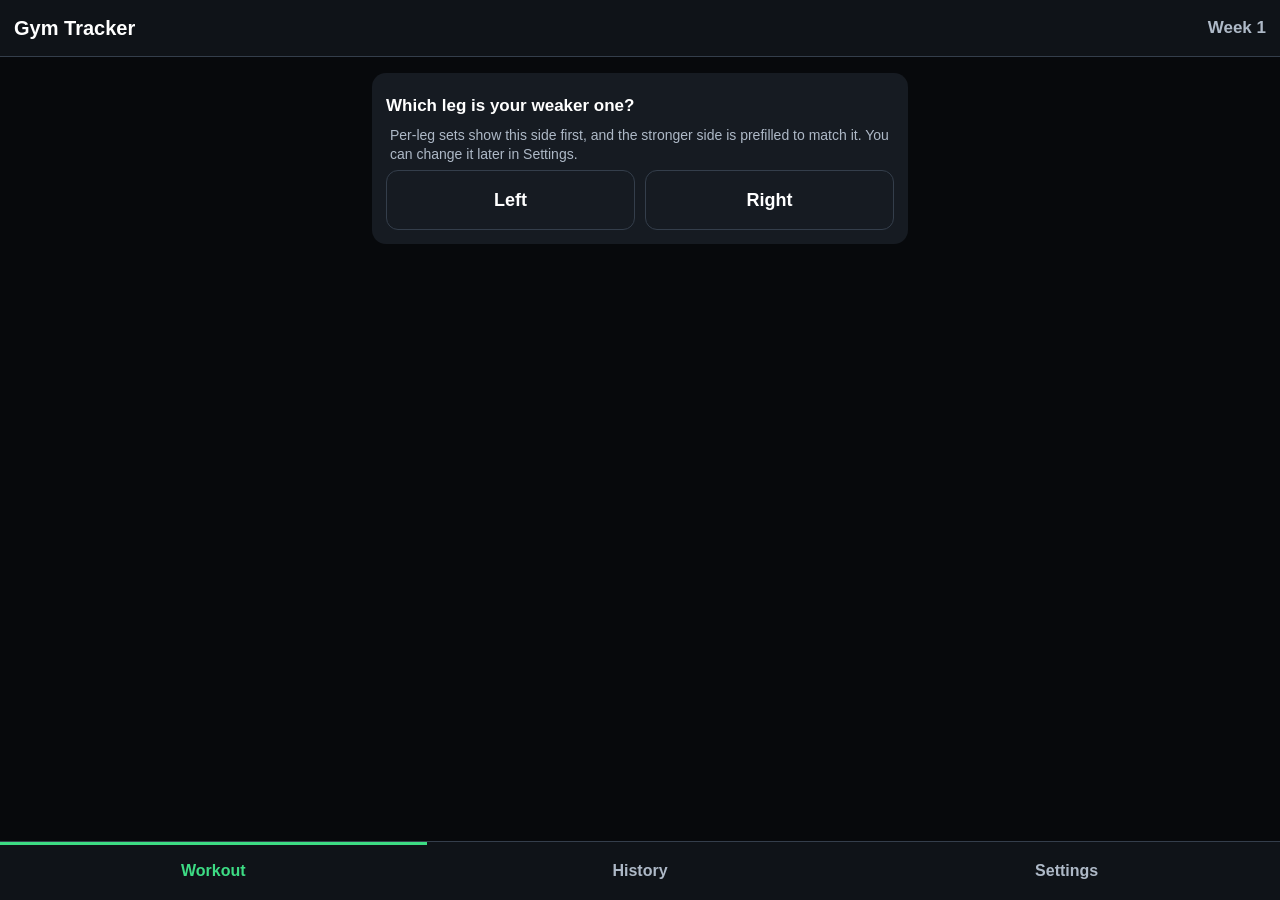
==== index.html @ eee001d4 "Add files via upload" ====
<!DOCTYPE html>
<html lang="en">
<head>
<meta charset="utf-8">
<meta name="viewport" content="width=device-width, initial-scale=1, viewport-fit=cover">
<title>Gym Tracker</title>
<meta name="theme-color" content="#0f1318">
<meta name="mobile-web-app-capable" content="yes">
<meta name="apple-mobile-web-app-capable" content="yes">
<meta name="apple-mobile-web-app-status-bar-style" content="black-translucent">
<meta name="apple-mobile-web-app-title" content="Gym">
<meta name="format-detection" content="telephone=no">
<link rel="manifest" href="manifest.json">
<link rel="icon" type="image/png" href="icon-192.png">
<link rel="apple-touch-icon" href="apple-touch-icon.png">
<style>
:root{--bg:#07090c;--bar:#0f1318;--card:#161b22;--card2:#232a34;--line:#343e4b;--text:#fff;--dim:#aeb9c7;--acc:#3ddc84;--ink:#03170b;--warn:#ffb629;--bad:#ff6b6b;--weak:#62c8ff}
*{box-sizing:border-box}
[hidden]{display:none!important}
html{-webkit-text-size-adjust:100%;text-size-adjust:100%;scroll-padding-top:120px}
body{margin:0;background:var(--bg);color:var(--text);font:17px/1.35 -apple-system,BlinkMacSystemFont,"Segoe UI",Roboto,Helvetica,Arial,sans-serif;overflow-x:hidden;overscroll-behavior-y:contain;-webkit-tap-highlight-color:transparent}
button,.btn{font:inherit;color:inherit;border:0;border-radius:12px;min-height:48px;padding:0 14px;background:var(--card2);touch-action:manipulation;cursor:pointer;-webkit-appearance:none;appearance:none}
button:active,.btn:active{filter:brightness(1.3)}
p{margin:8px 0}

/* pinned top bar: title, session clock, rest timer */
.top{position:sticky;top:0;z-index:15;background:var(--bar);border-bottom:1px solid var(--line);padding:calc(env(safe-area-inset-top) + 8px) 14px 8px}
.bar{display:flex;align-items:center;justify-content:space-between;gap:10px;min-height:40px}
.title{font-size:20px;font-weight:800;min-width:0}
.title small{display:block;font-size:13px;font-weight:500;color:var(--dim)}
.side-note{color:var(--dim);font-weight:700;white-space:nowrap}
.clock{font-size:24px;font-weight:800;font-variant-numeric:tabular-nums;white-space:nowrap;text-align:right}
.clock small{display:block;font-size:11px;font-weight:600;letter-spacing:.08em;text-transform:uppercase;color:var(--dim)}
.clock.over{color:var(--warn)}
.timer{text-align:center;padding-top:4px}
.tlabel{font-size:13px;font-weight:700;letter-spacing:.12em;text-transform:uppercase;color:var(--dim)}
.tnum{font-size:76px;line-height:1;font-weight:800;font-variant-numeric:tabular-nums;margin:2px 0 8px}
.tbtns{display:grid;grid-template-columns:repeat(3,1fr);gap:8px}
.tbtns button{min-height:52px;font-size:18px;font-weight:800}
.timer.over .tnum,.timer.over .tlabel{color:var(--acc)}
.timer.over .adj{display:none}
.timer.over .tbtns{grid-template-columns:1fr}
body.typing .timer{display:flex;align-items:baseline;justify-content:center;gap:12px;padding-top:0}
body.typing .tnum{font-size:34px;margin:0}
body.typing .tbtns{display:none}

main{padding:4px 12px calc(100px + env(safe-area-inset-bottom));max-width:560px;margin:0 auto}
h2,.label{font-size:13px;font-weight:700;letter-spacing:.09em;text-transform:uppercase;color:var(--dim);margin:22px 4px 8px}
h2 small{display:block;margin-top:2px;font-size:14px;font-weight:400;letter-spacing:0;text-transform:none}
.card{background:var(--card);border-radius:14px;padding:14px;margin:12px 0}
.note{border-left:5px solid var(--weak)}
.note.warn{border-left-color:var(--warn)}
.note.bad{border-left-color:var(--bad);background:#2a1414}
.meta{color:var(--dim);font-size:14px;margin:6px 4px}
.big{display:block;width:100%;min-height:80px;padding:14px 16px;border-radius:16px;text-align:left}
.big b{display:block;font-size:25px;line-height:1.2}
.big span{display:block;font-size:15px;font-weight:600;opacity:.85}
.go{background:var(--acc);color:var(--ink);font-weight:800}
.ghost{background:transparent;border:1.5px solid var(--line);font-weight:700}
.danger{background:transparent;border:1.5px solid #6a2c2c;color:var(--bad);font-weight:700}
.wide{display:flex;align-items:center;justify-content:center;width:100%;min-height:56px;margin-top:10px;font-size:18px}
.two{display:grid;grid-template-columns:1fr 1fr;gap:10px}
.two button{min-height:60px;font-size:18px}
.badge{display:inline-block;margin-top:8px;padding:5px 9px;border-radius:8px;background:var(--warn);color:#211500;font-size:14px;font-weight:800}

/* workout */
.ex{background:var(--card);border-radius:14px;padding:12px 14px;margin:8px 0}
.ex .n{font-size:18px;font-weight:800;overflow-wrap:anywhere}
.ex .n small{font-size:14px;font-weight:500;color:var(--dim)}
.ex .t{margin-top:2px}
.ex .t b{font-size:18px;font-variant-numeric:tabular-nums}
.ex .e,.ex .w{color:var(--dim);font-size:15px}
.ex .w{margin-top:6px}
.set{background:var(--card);border:2px solid transparent;border-radius:14px;padding:8px;margin:8px 0}
.set.cur{border-color:var(--acc)}
.sh{display:flex;justify-content:space-between;align-items:baseline;gap:10px;padding:2px 6px;font-size:15px}
.sh b{overflow-wrap:anywhere}
.sh span{color:var(--dim);white-space:nowrap}
.set.cur .sh span{color:var(--acc);font-weight:800}
.row{display:flex;align-items:center;gap:10px;width:100%;min-height:52px;margin-top:6px;padding:6px 12px;border-radius:10px;text-align:left}
.sd{flex:none;min-width:48px;font-size:15px;font-weight:800}
.sd.wk{color:var(--weak)}
.v{flex:1;min-width:0;font-size:20px;font-weight:700;font-variant-numeric:tabular-nums}
.row.todo .v{color:var(--dim);font-weight:600}
.rr{flex:none;color:var(--dim);font-size:14px}
.ck{flex:none;display:grid;place-items:center;width:28px;height:28px;border:2px solid var(--line);border-radius:50%;font-size:16px;font-weight:900}
.row.done .ck{background:var(--acc);border-color:var(--acc);color:var(--ink)}
.entry{margin-top:6px;padding:10px;border-radius:12px;background:#0a140f;border:1px solid #1f3a2b}
.el{display:flex;flex-wrap:wrap;align-items:baseline;gap:2px 10px;margin-bottom:8px}
.who{font-size:20px;font-weight:900;letter-spacing:.03em}
.who.wk{color:var(--weak)}
.tg{color:var(--dim);font-size:14px}
.inputs{display:grid;grid-template-columns:1fr 1fr;gap:10px}
.f{position:relative;min-width:0}
.f input{display:block;width:100%;height:74px;margin:0;padding:0 4px 16px;border:2px solid var(--line);border-radius:12px;background:#000;color:#fff;font-family:inherit;font-size:36px;font-weight:800;font-variant-numeric:tabular-nums;text-align:center;-webkit-appearance:none;appearance:none}
.f input:focus{outline:none;border-color:var(--acc)}
.f input.err{border-color:var(--bad)}
.f span{position:absolute;left:0;right:0;bottom:7px;text-align:center;font-size:12px;color:var(--dim);pointer-events:none}
.rl{margin:10px 2px 4px;font-size:13px;color:var(--dim)}
.rir{display:grid;grid-template-columns:repeat(5,1fr);gap:6px}
.rir button{padding:0;font-size:19px;font-weight:800}
.rir button.on{background:var(--weak);color:#00131d}
.log{width:100%;min-height:66px;margin-top:10px;background:var(--acc);color:var(--ink);font-size:23px;font-weight:900}
.ci{margin-top:6px;padding:8px 10px;border:1px solid var(--warn);border-radius:10px;background:#2a2000;color:#ffe4ad;font-size:15px}
.adds{display:grid;gap:8px;margin-top:8px}
.adds button{overflow-wrap:anywhere;text-align:center}

/* history */
details{background:var(--card);border-radius:14px;margin:8px 0;overflow:hidden}
summary{display:flex;flex-direction:column;justify-content:center;min-height:58px;padding:10px 14px;list-style:none;cursor:pointer}
summary::-webkit-details-marker{display:none}
summary b{font-size:17px;overflow-wrap:anywhere}
summary span{color:var(--dim);font-size:14px}
details[open]>summary b::after{content:" ▾";color:var(--dim)}
.hs{padding:10px 14px;border-top:1px solid var(--line)}
.hh{display:flex;justify-content:space-between;gap:10px;font-size:15px;color:var(--dim)}
.hh .g{color:var(--text);font-weight:800;white-space:nowrap}
.grid{display:grid;grid-template-columns:auto 1fr 1fr;gap:4px 12px;margin-top:6px;font-size:16px;font-variant-numeric:tabular-nums}
.grid.one{grid-template-columns:auto 1fr}
.grid .c{color:var(--dim);font-size:13px;align-self:center}
.grid .c.wk{color:var(--weak);font-weight:700}
.grid small{color:var(--dim);font-size:12px;white-space:nowrap}

/* bottom tabs, confirm sheet, toast */
nav{position:fixed;left:0;right:0;bottom:0;z-index:20;display:flex;background:var(--bar);border-top:1px solid var(--line);padding-bottom:env(safe-area-inset-bottom)}
nav button{flex:1;min-height:58px;padding:0;border-radius:0;background:none;color:var(--dim);font-size:16px;font-weight:700}
nav button.on{color:var(--acc);box-shadow:inset 0 3px 0 var(--acc)}
body.typing nav{display:none}
.modal{position:fixed;inset:0;z-index:50;display:flex;align-items:flex-end;justify-content:center;padding:16px;background:rgba(0,0,0,.78)}
.box{width:100%;max-width:480px;margin-bottom:env(safe-area-inset-bottom);padding:18px;border-radius:16px;background:var(--card);border:1px solid var(--line)}
.box p{margin:0 0 6px;font-size:18px}
#toast{position:fixed;left:12px;right:12px;bottom:calc(72px + env(safe-area-inset-bottom));z-index:60;max-width:536px;margin:0 auto;padding:12px 14px;border-radius:12px;background:#fff;color:#000;font-weight:700;text-align:center}
.vh{position:absolute;width:1px;height:1px;opacity:0;overflow:hidden;clip:rect(0 0 0 0)}
</style>
</head>
<body>
<div id="app"></div>
<nav>
  <button data-act="nav" data-v="home">Workout</button>
  <button data-act="nav" data-v="history">History</button>
  <button data-act="nav" data-v="settings">Settings</button>
</nav>
<div id="modal" class="modal" hidden></div>
<div id="toast" hidden></div>

<script>
'use strict';

/* ================= The program ================= */
// kind: opener | compound (presses, rows, pulldown) | iso (curls, extensions, calf raises, lateral raises) | physio
const EX = {
  rfess:     {name:'Rear-foot-elevated split squat', detail:'dumbbells', sets:3, lo:5, hi:8, leg:true, kind:'opener'},
  hamcurl:   {name:'Single-leg hamstring curl', sets:3, lo:8, hi:12, leg:true, kind:'iso'},
  bench:     {name:'Dumbbell bench press', sets:3, lo:6, hi:10, kind:'compound', unit:'kg per dumbbell'},
  calfstand: {name:'Standing single-leg calf raise', detail:'dumbbell, on a step', sets:3, lo:8, hi:12, leg:true, kind:'iso'},
  csrow:     {name:'Chest-supported dumbbell row', sets:3, lo:8, hi:12, kind:'compound', unit:'kg per dumbbell'},
  latraise:  {name:'Dumbbell lateral raise', sets:2, lo:12, hi:15, kind:'iso', unit:'kg per dumbbell'},

  slrdl:     {name:'Single-leg Romanian deadlift', detail:'dumbbell, free hand on a rack', sets:3, lo:6, hi:8, leg:true, kind:'opener'},
  legext:    {name:'Single-leg leg extension', sets:3, lo:10, hi:15, leg:true, kind:'iso'},
  shoulder:  {name:'Seated dumbbell shoulder press', sets:3, lo:6, hi:10, kind:'compound', unit:'kg per dumbbell'},
  calfseat:  {name:'Seated single-leg calf raise', sets:3, lo:12, hi:15, leg:true, kind:'iso'},
  latpull:   {name:'Iso-lateral lat pulldown', sets:3, lo:8, hi:12, kind:'compound', unit:'kg per side'},
  curl:      {name:'Dumbbell curl', detail:'both arms together', sets:2, lo:10, hi:15, kind:'iso', unit:'kg per dumbbell'},

  legpress:  {name:'Single-leg leg press', sets:3, lo:5, hi:8, leg:true, kind:'opener', step:5},
  calfpress: {name:'Single-leg calf press', detail:'on the leg press', sets:3, lo:10, hi:15, leg:true, kind:'iso'},
  incline:   {name:'Incline dumbbell press', sets:3, lo:8, hi:12, kind:'compound', unit:'kg per dumbbell'},
  seatrow:   {name:'Iso-lateral seated row', sets:3, lo:8, hi:12, kind:'compound', unit:'kg per side'},
  triceps:   {name:'Lying dumbbell triceps extension', detail:'one dumbbell per hand', sets:2, lo:10, hi:15, kind:'iso', unit:'kg per dumbbell'},

  clam:      {name:'Clamshell', detail:'light band', sets:2, lo:15, hi:15, leg:true, kind:'physio'},
  donkey:    {name:'Donkey kick', sets:3, lo:12, hi:15, leg:true, kind:'physio'},
  hipthrust: {name:'Single-leg hip thrust', detail:'bodyweight, shoulders on a bench', sets:3, lo:8, hi:12, leg:true, kind:'physio'},
  abduct:    {name:'Side-lying hip abduction', sets:2, lo:12, hi:15, leg:true, kind:'physio'}
};

// Exercises that share a block are a superset: one set of each, starting with the first listed.
const PLAN = {
  A: {name:'Workout A', focus:'Quads lead', blocks:[
    {label:'Opener', ex:['rfess']},
    {label:'Superset 1', ex:['hamcurl','bench']},
    {label:'Superset 2', ex:['calfstand','csrow']},
    {label:'Finisher', ex:['latraise']}]},
  B: {name:'Workout B', focus:'Hamstrings lead', blocks:[
    {label:'Opener', ex:['slrdl']},
    {label:'Superset 1', ex:['legext','shoulder']},
    {label:'Superset 2', ex:['calfseat','latpull']},
    {label:'Finisher', ex:['curl']}]},
  C: {name:'Workout C', focus:'Quads and glutes lead', blocks:[
    {label:'Opener', ex:['legpress']},
    {label:'Then', ex:['calfpress']},
    {label:'Superset 1', ex:['hamcurl','incline']},
    {label:'Superset 2', ex:['seatrow','triceps']}]},
  P: {name:'Glute physio', focus:'15–20 min · bodyweight or light band', blocks:[
    {label:'', ex:['clam']},
    {label:'', ex:['donkey']},
    {label:'', ex:['hipthrust']},
    {label:'', ex:['abduct']}]}
};
const NEXT = {A:'B', B:'C', C:'A'};
const REST = {opener:150, physio:40, other:75};   // seconds
const SIDE = {L:'Left', R:'Right'};
const PHYSIO_GUIDE = 'Slow reps with a 1–2 second squeeze at the top. Stop 3+ reps short of failure. Stay pain-free. Progress with more reps or a longer squeeze rather than load.';
const KEY = 'gymTracker.v1';

/* ================= State ================= */
function fresh(){ return {v:1, settings:{weakLeg:null}, sessions:[], active:null, lastBackup:null}; }
function load(){
  try{
    const s = JSON.parse(localStorage.getItem(KEY));
    if (s && s.v === 1 && s.settings && Array.isArray(s.sessions)) return s;
  }catch(e){}
  return fresh();
}
function save(){
  clearTimeout(saveT);
  try{ localStorage.setItem(KEY, JSON.stringify(state)); }
  catch(e){ toast('Could not save. Phone storage may be full or blocked.'); }
}
let saveT = 0;
function saveSoon(){ clearTimeout(saveT); saveT = setTimeout(save, 250); }

let state = load();
let view = 'home';     // home (workout when one is running) | history | settings
let sel = null;        // entry opened by tapping it; otherwise the next set in order is open
let modalFn = null;
let lastLog = 0;

/* ================= Helpers ================= */
const $ = id => document.getElementById(id);
function esc(s){ return String(s).replace(/[&<>"']/g, c => ({'&':'&amp;','<':'&lt;','>':'&gt;','"':'&quot;',"'":'&#39;'}[c])); }
function weak(){ return state.settings.weakLeg === 'R' ? 'R' : 'L'; }
function strong(){ return weak() === 'L' ? 'R' : 'L'; }
function sidesOf(d){ return d.leg ? [weak(), strong()] : ['B']; }
function num(v){
  if (v == null || v === '') return null;
  const n = parseFloat(String(v).replace(',', '.'));
  return isFinite(n) && n >= 0 ? n : null;
}
function fmtKg(w){ return String(Math.round(w * 100) / 100); }
function range(d){ return d.lo === d.hi ? String(d.lo) : d.lo + '–' + d.hi; }
function entryText(w, r){
  const reps = (r === '' || r == null || (typeof r === 'number' && isNaN(r))) ? null : r;
  if (w == null) return reps == null ? '—' : reps + ' reps';
  return fmtKg(w) + ' kg × ' + (reps == null ? '?' : reps);
}
function fmtClock(ms){
  const t = Math.max(0, Math.floor(ms / 1000)), h = Math.floor(t / 3600), m = Math.floor(t % 3600 / 60), s = t % 60;
  return (h ? h + ':' + String(m).padStart(2, '0') : m) + ':' + String(s).padStart(2, '0');
}
function fmtDate(ts){
  const d = new Date(ts), o = {weekday:'short', day:'numeric', month:'short'};
  if (d.getFullYear() !== new Date().getFullYear()) o.year = 'numeric';
  return d.toLocaleDateString('en-GB', o);
}
function fmtDateTime(ts){
  return new Date(ts).toLocaleString('en-GB', {day:'numeric', month:'short', year:'numeric', hour:'2-digit', minute:'2-digit'});
}
function mins(s){ return Math.max(1, Math.round((s.end - s.start) / 60000)); }
function pct(g){ const n = Math.round(g); return (n === 0 ? 0 : n) + '%'; }
function dayNum(ts){ const d = new Date(ts); return Math.floor(Date.UTC(d.getFullYear(), d.getMonth(), d.getDate()) / 864e5); }

// Weeks are counted from the day of the first logged session: days 1–7 are week 1, and so on.
function firstStart(){
  let t = null;
  state.sessions.forEach(s => { if (t == null || s.start < t) t = s.start; });
  if (state.active && (t == null || state.active.start < t)) t = state.active.start;
  return t;
}
function weekOf(ts){
  const f = firstStart();
  return f == null ? 1 : Math.max(1, Math.floor((dayNum(ts) - dayNum(f)) / 7) + 1);
}
function isCheckinWeek(week){ return week % 4 === 0; }

function lastSets(id){
  for (let i = state.sessions.length - 1; i >= 0; i--){
    const e = state.sessions[i].ex.find(x => x.id === id);
    if (e && e.sets.length) return e.sets;
  }
  return [];
}
function lastOfType(test){
  for (let i = state.sessions.length - 1; i >= 0; i--) if (test(state.sessions[i])) return state.sessions[i];
  return null;
}
function nextWorkout(){ const l = lastOfType(s => s.type !== 'P'); return l ? NEXT[l.type] : 'A'; }
function planIds(type){ return [].concat(...PLAN[type].blocks.map(b => b.ex)); }

/* ---- progression ---- */
// Double progression: every working set last time reached the top of the range (weaker side for per-leg work).
function goUp(id){
  const d = EX[id];
  if (d.kind === 'physio') return false;       // physio progresses with reps or squeeze, not load
  const sets = lastSets(id), k = d.leg ? weak() : 'B';
  return sets.length >= d.sets && sets.every(s => s[k] && s[k].r >= d.hi);
}

/* ---- left/right gap ---- */
// Gap = (strong − weak) ÷ strong. At the same weight that is a comparison of reps;
// if the weights differ, weight × reps is compared instead.
function gapOf(sets){
  const wk = weak(), st = strong(), pairs = sets.filter(s => s[wk] && s[st]);
  if (!pairs.length) return null;
  const useW = pairs.every(s => s[wk].w > 0 && s[st].w > 0);
  let a = 0, b = 0;
  pairs.forEach(s => { a += (useW ? s[wk].w : 1) * s[wk].r; b += (useW ? s[st].w : 1) * s[st].r; });
  return b > 0 ? (b - a) / b * 100 : null;
}
function checkins(id){
  const out = [];
  state.sessions.forEach(s => {
    const e = s.ex.find(x => x.id === id), t = e && e.sets.find(x => x.ci && x.L && x.R);
    const g = t ? gapOf([t]) : null;
    if (g != null) out.push({t: s.start, gap: g});
  });
  return out;
}
function physioFlag(id){
  const c = checkins(id);
  if (c.length < 2) return null;
  const a = c[c.length - 2].gap, b = c[c.length - 1].gap, why = [];
  if (a > 10 && b > 10) why.push('over 10% on two check-ins in a row');
  if (b > a && b > 0) why.push('getting bigger');
  return why.length ? `the gap is ${why.join(' and ')} (${pct(a)}, then ${pct(b)})` : null;
}
function flagHtml(id){
  const f = physioFlag(id);
  return f ? `<b>Raise this with your physio.</b> ${esc(EX[id].name)}: ${esc(f)}.` : '';
}
const OPENERS = Object.keys(EX).filter(id => EX[id].kind === 'opener');

/* ---- effort targets and warm-ups ---- */
function effort(d, week){
  if (d.kind === 'opener') return week <= 2 ? '2 RIR (first two weeks)' : '1–2 RIR';
  if (d.kind === 'compound') return '1–2 RIR';
  if (d.kind === 'iso') return 'last set can go to 0–1 RIR';
  return '3+ RIR';
}
function effortForSet(d, week, isLast, ci){
  if (ci) return 'take it to 1 RIR';
  if (d.kind === 'iso') return isLast ? 'can go to 0–1 RIR' : '';
  return effort(d, week);
}
function workingWeight(exo){
  const d = EX[exo.id], t = exo.sets[0];
  if (!t) return null;
  const w = num(d.leg ? t[weak()].w : t.B.w);
  return w > 0 ? w : null;
}
function roundW(w, d){ const step = d.step || (w < 10 ? 1 : 2.5); return Math.round(w / step) * step; }
function warmText(exo){
  const d = EX[exo.id], w = workingWeight(exo);
  if (d.kind === 'opener') return w
    ? `Warm-up, per leg (not logged): about 50% ≈ ${fmtKg(roundW(w * 0.5, d))} kg × 8, then about 75% ≈ ${fmtKg(roundW(w * 0.75, d))} kg × 3–4`
    : 'Warm-up, per leg (not logged): about 50% of your working weight × 8, then about 75% × 3–4';
  return w
    ? `Warm-up (not logged): 1 ramp-up set, about 60% ≈ ${fmtKg(roundW(w * 0.6, d))} kg × 6`
    : 'Warm-up (not logged): 1 ramp-up set at about 60% of your working weight × 6';
}

/* ================= Running a session ================= */
function blank(w, r){ w = w == null ? '' : String(w); return {w, r: r == null ? '' : String(r), pw: w, rir: null, done: false}; }

// One set, prefilled from the same set last session. The stronger side copies the weaker side,
// except on a check-in set where only the weight is copied and the reps are left to log.
function newSet(d, prev, i, ci){
  const p = prev.length ? prev[Math.min(i, prev.length - 1)] : null;
  if (!d.leg) return {B: p && p.B ? blank(p.B.w, p.B.r) : blank()};
  const wk = weak(), st = strong(), src = p && (p[wk] || p[st]);
  const a = src ? blank(src.w, src.r) : blank();
  const set = {};
  set[wk] = a;
  set[st] = blank(a.w, ci ? '' : a.r);
  if (ci) set.ci = true;
  return set;
}

function startSession(type){
  const now = Date.now(), week = weekOf(now), ci = type !== 'P' && isCheckinWeek(week);
  const s = {id: now, type, start: now, week, ci, ex: [], timer: null, last: null};
  planIds(type).forEach(id => {
    const d = EX[id], prev = lastSets(id), sets = [];
    for (let i = 0; i < d.sets; i++) sets.push(newSet(d, prev, i, ci && d.kind === 'opener' && i === d.sets - 1));
    s.ex.push({id, sets});
  });
  state.active = s;
  sel = null; view = 'home';
  save(); wake();
  if (navigator.storage && navigator.storage.persist) navigator.storage.persist().catch(() => {});
  render();
  window.scrollTo(0, 0);
}

// Every entry in the order it is performed: block by block, supersets alternating, weaker side first.
function steps(s){
  const out = [];
  let ei = 0;
  PLAN[s.type].blocks.forEach(b => {
    const exs = b.ex.map((id, k) => ({ei: ei + k, exo: s.ex[ei + k], d: EX[id]}));
    const max = Math.max(...exs.map(x => x.exo.sets.length));
    for (let i = 0; i < max; i++) exs.forEach(x => {
      if (x.exo.sets[i]) sidesOf(x.d).forEach(side => out.push({ei: x.ei, si: i, side}));
    });
    ei += b.ex.length;
  });
  return out;
}
function entryAt(s, x){ const exo = s.ex[x.ei], set = exo && exo.sets[x.si]; return set ? set[x.side] : null; }
function same(a, b){ return !!a && !!b && a.ei === b.ei && a.si === b.si && a.side === b.side; }
// The next entry to do: the first unticked one after the entry ticked most recently.
function current(s){
  const st = steps(s);
  let from = 0;
  if (s.last){ const i = st.findIndex(x => same(x, s.last)); if (i >= 0) from = i + 1; }
  for (let k = 0; k < st.length; k++){
    const x = st[(from + k) % st.length];
    if (!entryAt(s, x).done) return x;
  }
  return null;
}
function restFor(s, d){ return s.type === 'P' ? REST.physio : d.kind === 'opener' ? REST.opener : REST.other; }

// A changed weight carries on to the sets still to come, so going up only needs typing once.
function carry(exo, d, si, side, e){
  if (d.leg && side !== weak()) return;
  const changed = e.w !== e.pw;
  for (let i = si + 1; i < exo.sets.length; i++){
    const t = exo.sets[i];
    sidesOf(d).forEach(k => {
      const y = t[k];
      if (y.done) return;
      if (changed) y.w = e.w;
      if (y.r === '' && !(t.ci && k === strong())) y.r = e.r;
    });
  }
}

function logEntry(x){
  const s = state.active, exo = s && s.ex[x.ei], set = exo && exo.sets[x.si], e = set && set[x.side];
  if (!e) return;
  const d = EX[exo.id], w = num(e.w), r = parseInt(e.r, 10), bad = [];
  if (d.kind !== 'physio' && w == null) bad.push('w');
  if (!(r > 0)) bad.push('r');
  if (bad.length){
    bad.forEach(f => { const i = document.querySelector(`input[data-f="${f}"]`); if (i) i.classList.add('err'); });
    const first = document.querySelector(`input[data-f="${bad[0]}"]`);
    if (first) first.focus();
    toast(bad[0] === 'w' ? 'Enter the weight' : 'Enter the reps');
    return;
  }
  e.w = w == null ? '' : fmtKg(w);
  e.r = String(r);
  const was = e.done;
  e.done = true;
  if (d.leg && x.side === weak()){
    const o = set[strong()];
    if (!o.done){ o.w = e.w; if (!set.ci) o.r = e.r; }
  }
  if (!was){
    carry(exo, d, x.si, x.side, e);
    s.last = {ei: x.ei, si: x.si, side: x.side};
    s.timer = null;
    // Rest starts once the whole set is done (both legs on per-leg work), unless nothing is left.
    if (sidesOf(d).every(k => set[k].done) && current(s)) s.timer = {end: Date.now() + restFor(s, d) * 1000, rang: false};
  }
  sel = null;
  lastLog = Date.now();
  save();
  render(true);
}

function addSet(ei){
  const s = state.active, exo = s.ex[ei], d = EX[exo.id], prev = exo.sets[exo.sets.length - 1];
  let set;
  if (d.leg){
    const p = prev && prev[weak()], a = p ? blank(p.w, p.r) : blank();
    set = {}; set[weak()] = a; set[strong()] = blank(a.w, a.r);
  } else set = {B: prev ? blank(prev.B.w, prev.B.r) : blank()};
  exo.sets.push(set);
  sel = {ei, si: exo.sets.length - 1, side: d.leg ? weak() : 'B'};
  save();
  render(true);
}
function deleteSet(ei, si){
  const s = state.active, exo = s.ex[ei];
  exo.sets.splice(si, 1);
  if (s.last && s.last.ei === ei){
    if (s.last.si === si) s.last = null;
    else if (s.last.si > si) s.last.si--;
  }
  sel = null;
  save();
  render();
}

// Keeps only ticked entries. Returns the saved shape plus how many sets were left unticked.
function collect(s){
  const ex = [];
  let open = 0;
  s.ex.forEach(exo => {
    const d = EX[exo.id], sets = [];
    exo.sets.forEach(set => {
      const o = {};
      let any = false, all = true;
      (d.leg ? ['L', 'R'] : ['B']).forEach(k => {
        const e = set[k], r = parseInt(e.r, 10);
        if (e.done && r > 0){ o[k] = {w: num(e.w), r, rir: e.rir}; any = true; }
        else { all = false; if (d.leg) o[k] = null; }
      });
      if (!all) open++;
      if (any){ if (set.ci) o.ci = true; sets.push(o); }
    });
    if (sets.length) ex.push({id: exo.id, sets});
  });
  return {ex, open};
}
function finishSession(){
  const s = state.active, c = collect(s);
  state.sessions.push({id: s.id, type: s.type, start: s.start, end: Date.now(), week: s.week, ex: c.ex});
  state.active = null;
  sel = null;
  save(); unwake();
  render();
  window.scrollTo(0, 0);
  toast(`${PLAN[s.type].name} saved · ${mins(state.sessions[state.sessions.length - 1])} min`);
}
function discardSession(){
  state.active = null; sel = null;
  save(); unwake();
  render();
  window.scrollTo(0, 0);
}

/* ================= Rest timer, beep, screen wake ================= */
// The timer is only an end time. What is shown is always worked out from the clock,
// so it stays right after the phone has been locked or the app was in the background.
let actx = null, wakeLock = null;
function unlockAudio(){
  try{
    if (!actx){ const C = window.AudioContext || window.webkitAudioContext; if (!C) return; actx = new C(); }
    if (actx.state !== 'running') actx.resume();
  }catch(e){}
}
function beep(){
  if (!actx) return;
  try{
    if (actx.state !== 'running') actx.resume();
    const t = actx.currentTime + 0.02;
    [0, 0.28, 0.56].forEach(at => {
      const o = actx.createOscillator(), g = actx.createGain();
      o.type = 'square'; o.frequency.value = 880;
      g.gain.setValueAtTime(0.0001, t + at);
      g.gain.exponentialRampToValueAtTime(0.35, t + at + 0.02);
      g.gain.exponentialRampToValueAtTime(0.0001, t + at + 0.2);
      o.connect(g); g.connect(actx.destination);
      o.start(t + at); o.stop(t + at + 0.22);
    });
  }catch(e){}
}
function restOver(){
  beep();
  try{ if (navigator.vibrate) navigator.vibrate([300, 120, 300, 120, 300]); }catch(e){}
}
async function wake(){
  if (!state.active || !('wakeLock' in navigator) || document.hidden) return;
  try{ if (!wakeLock || wakeLock.released) wakeLock = await navigator.wakeLock.request('screen'); }catch(e){}
}
function unwake(){ if (wakeLock){ wakeLock.release().catch(() => {}); wakeLock = null; } }

function tick(){
  const s = state.active;
  if (!s) return;
  const now = Date.now(), t = s.timer;
  if (t && !t.rang && now >= t.end){ t.rang = true; save(); restOver(); }
  const c = $('clockNum'), box = $('timer');
  if (!c || !box) return;
  const run = now - s.start;
  c.textContent = fmtClock(run);
  c.parentNode.classList.toggle('over', run >= 3600000);
  if (!t){ box.hidden = true; return; }
  box.hidden = false;
  box.classList.toggle('over', t.rang);
  $('tlabel').textContent = t.rang ? 'Rest over' : 'Rest';
  $('tnum').textContent = t.rang ? 'GO' : fmtClock(Math.ceil((t.end - now) / 1000) * 1000);
  $('tskip').textContent = t.rang ? 'OK' : 'Skip';
}

/* ================= Screens ================= */
function head(title, right){
  return `<header class="top"><div class="bar"><div class="title">${title}</div>${right || ''}</div></header>`;
}

function vHome(){
  const wk = weekOf(Date.now());
  let h = head('Gym Tracker', `<div class="side-note">Week ${wk}</div>`) + '<main>';
  if (!state.settings.weakLeg){
    return h + `<div class="card"><p><b>Which leg is your weaker one?</b></p>
      <p class="meta">Per-leg sets show this side first, and the stronger side is prefilled to match it. You can change it later in Settings.</p>
      <div class="two"><button class="ghost" data-act="weak" data-leg="L">Left</button><button class="ghost" data-act="weak" data-leg="R">Right</button></div></div></main>`;
  }
  OPENERS.forEach(id => { const f = flagHtml(id); if (f) h += `<div class="card note bad">${f}</div>`; });
  if (isCheckinWeek(wk)) h += `<div class="card note warn"><b>Check-in week.</b> On the last set of each opener, take each leg to 1 RIR at the same weight and log the reps you get.</div>`;

  const next = nextWorkout(), lastGym = lastOfType(s => s.type !== 'P'), lastP = lastOfType(s => s.type === 'P');
  h += `<div class="label">Next in your rotation</div>
    <button class="big go" data-act="start" data-type="${next}"><b>Start ${PLAN[next].name}</b><span>${PLAN[next].focus}</span></button>`;
  const ups = planIds(next).filter(goUp).map(id => EX[id].name);
  if (ups.length) h += `<p class="meta"><b>Go up this time:</b> ${esc(ups.join(', '))}</p>`;
  h += `<p class="meta">${lastGym ? `Last gym session: ${PLAN[lastGym.type].name} · ${fmtDate(lastGym.start)} · ${mins(lastGym)} min` : 'No gym sessions logged yet.'}</p>`;
  h += `<div class="label">Or pick another</div><div class="two">` +
    ['A', 'B', 'C'].filter(t => t !== next).map(t => `<button class="ghost" data-act="start" data-type="${t}">${PLAN[t].name}</button>`).join('') + `</div>`;
  h += `<div class="label">Non-gym day</div>
    <button class="big" data-act="start" data-type="P"><b>Start glute physio</b><span>${PLAN.P.focus}</span></button>
    <p class="meta">${lastP ? `Last physio session: ${fmtDate(lastP.start)} · ${mins(lastP)} min` : 'No physio sessions logged yet.'}</p>`;
  return h + '</main>';
}

function rowHtml(x, e, d){
  const side = d.leg ? `<span class="sd${x.side === weak() ? ' wk' : ''}">${SIDE[x.side]}</span>` : '';
  return `<button class="row ${e.done ? 'done' : 'todo'}" id="r-${x.ei}-${x.si}-${x.side}" data-act="sel" data-ei="${x.ei}" data-si="${x.si}" data-side="${x.side}">${side}<span class="v">${esc(entryText(num(e.w), e.r))}</span>${e.rir != null ? `<span class="rr">RIR ${e.rir}</span>` : ''}<span class="ck">${e.done ? '✓' : ''}</span></button>`;
}
function entryHtml(s, x, e, d, set, isLast){
  const at = `data-ei="${x.ei}" data-si="${x.si}" data-side="${x.side}"`;
  const isWeak = d.leg && x.side === weak();
  const who = d.leg ? SIDE[x.side].toUpperCase() + ' LEG' : 'BOTH ARMS';
  const about = !d.leg ? '' : isWeak ? 'weaker side' : set.ci ? 'stronger side · log your real reps' : 'stronger side · matched to ' + SIDE[weak()].toLowerCase();
  const eff = effortForSet(d, s.week, isLast, set.ci);
  const unit = d.kind === 'physio' ? 'kg (optional)' : d.unit || 'kg';
  return `<div class="entry">
    <div class="el"><span class="who${isWeak ? ' wk' : ''}">${who}</span>${about ? `<span class="tg">${about}</span>` : ''}<span class="tg">Target ${range(d)} reps${eff ? ' · ' + eff : ''}</span></div>
    <div class="inputs">
      <label class="f"><input type="text" inputmode="decimal" autocomplete="off" enterkeyhint="next" value="${esc(e.w)}" data-f="w" ${at} aria-label="Weight in kg"><span>${unit}</span></label>
      <label class="f"><input type="text" inputmode="numeric" pattern="[0-9]*" autocomplete="off" enterkeyhint="done" value="${esc(e.r)}" data-f="r" ${at} aria-label="Reps"><span>reps</span></label>
    </div>
    <div class="rl">RIR (optional)</div>
    <div class="rir">${[0, 1, 2, 3, 4].map(n => `<button class="${e.rir === n ? 'on' : ''}" data-act="rir" data-n="${n}" ${at}>${n}</button>`).join('')}</div>
    <button class="log" data-act="log" ${at}>${e.done ? 'Save changes' : '✓ Done'}</button>
    ${e.done ? `<button class="wide danger" data-act="delset" ${at}>Delete this set</button>` : ''}
  </div>`;
}
function setHtml(s, ei, si, cur, act){
  const exo = s.ex[ei], d = EX[exo.id], set = exo.sets[si], isCur = !!cur && cur.ei === ei && cur.si === si;
  let h = `<div class="set${isCur ? ' cur' : ''}"><div class="sh"><b>${esc(d.name)}</b><span>${isCur ? 'NOW · ' : ''}Set ${si + 1} of ${exo.sets.length}</span></div>`;
  if (set.ci) h += `<div class="ci"><b>Check-in set.</b> Take each leg to 1 RIR at the same weight and log the reps you get. Do not match the stronger leg to the weaker one.</div>`;
  sidesOf(d).forEach(side => {
    const x = {ei, si, side}, e = set[side];
    h += same(act, x) ? entryHtml(s, x, e, d, set, si === exo.sets.length - 1) : rowHtml(x, e, d);
  });
  return h + '</div>';
}
function infoHtml(s, ei, firstUpper){
  const exo = s.ex[ei], d = EX[exo.id];
  let h = `<div class="ex"><div class="n">${esc(d.name)}${d.detail ? ` <small>(${esc(d.detail)})</small>` : ''}</div>
    <div class="t"><b>${d.sets} × ${range(d)}</b>${d.leg ? ' per leg' : ''} <span class="e">· Effort: ${effort(d, s.week)}</span></div>`;
  if (goUp(exo.id)) h += `<div class="badge">GO UP: you hit ${d.hi} reps on every set last time. Pick a heavier weight.</div>`;
  if (d.kind === 'opener' || exo.id === firstUpper) h += `<div class="w" id="wu-${ei}">${esc(warmText(exo))}</div>`;
  return h + '</div>';
}
function vWorkout(){
  const s = state.active, plan = PLAN[s.type], cur = current(s), act = sel || cur;
  const firstUpper = planIds(s.type).find(id => !EX[id].leg);
  let h = `<header class="top"><div class="bar"><div class="title">${plan.name}<small>${plan.focus}</small></div>
      <div class="clock"><small>Session</small><span id="clockNum">0:00</span></div></div>
    <div class="timer" id="timer" hidden><div class="tlabel" id="tlabel">Rest</div><div class="tnum" id="tnum"></div>
      <div class="tbtns"><button class="adj" data-act="tadj" data-d="-15">−15 s</button><button class="adj" data-act="tadj" data-d="15">+15 s</button><button data-act="tskip" id="tskip">Skip</button></div></div>
    </header><main>`;
  if (s.type === 'P') h += `<div class="card note">${PHYSIO_GUIDE}</div>`;
  if (s.ci) h += `<div class="card note warn"><b>Check-in week.</b> The last set of the opener is a check-in: each leg to 1 RIR at the same weight.</div>`;
  let ei = 0;
  plan.blocks.forEach(b => {
    const eis = b.ex.map((id, k) => ei + k);
    if (b.label) h += `<h2>${b.label}${eis.length > 1 ? '<small>Alternate one set of each, starting with the first.</small>' : ''}</h2>`;
    eis.forEach(i => { h += infoHtml(s, i, firstUpper); });
    const max = Math.max(...eis.map(i => s.ex[i].sets.length));
    for (let k = 0; k < max; k++) eis.forEach(i => { if (s.ex[i].sets[k]) h += setHtml(s, i, k, cur, act); });
    h += `<div class="adds">${eis.map(i => `<button class="ghost" data-act="addset" data-ei="${i}">+ Add set${eis.length > 1 || !b.label ? ': ' + esc(EX[s.ex[i].id].name) : ''}</button>`).join('')}</div>`;
    ei += b.ex.length;
  });
  h += `<button class="wide go" id="finish" data-act="finish">Finish ${s.type === 'P' ? 'session' : 'workout'}</button>
    <button class="wide danger" data-act="discard">Discard without saving</button></main>`;
  return h;
}

function cell(e){ return e ? esc(entryText(e.w, e.r)) + (e.rir != null ? ` <small>RIR ${e.rir}</small>` : '') : '—'; }
function exHistory(id){
  const d = EX[id], rows = [];
  for (let i = state.sessions.length - 1; i >= 0; i--){
    const s = state.sessions[i], e = s.ex.find(x => x.id === id);
    if (e) rows.push({s, e});
  }
  if (!rows.length) return '';
  let h = `<details><summary><b>${esc(d.name)}</b><span>${rows.length} session${rows.length > 1 ? 's' : ''} · last ${fmtDate(rows[0].s.start)}</span></summary>`;
  if (d.kind === 'opener'){
    const c = checkins(id), f = flagHtml(id);
    if (c.length) h += `<div class="hs"><b>Check-in gap:</b> ${c.map(x => pct(x.gap)).join(' → ')}</div>`;
    if (f) h += `<div class="hs note bad">${f}</div>`;
  }
  if (goUp(id)) h += `<div class="hs"><span class="badge" style="margin:0">Go up next time</span></div>`;
  rows.forEach(({s, e}) => {
    const ciSet = d.leg ? e.sets.find(t => t.ci) : null, g = d.leg ? gapOf(ciSet ? [ciSet] : e.sets) : null;
    h += `<div class="hs"><div class="hh"><span>${fmtDate(s.start)} · ${PLAN[s.type].name}</span>${g != null ? `<span class="g">${ciSet ? 'Check-in gap' : 'Gap'} ${pct(g)}</span>` : ''}</div>`;
    if (d.leg){
      h += `<div class="grid"><span class="c"></span><span class="c${weak() === 'L' ? ' wk' : ''}">Left${weak() === 'L' ? ' (weaker)' : ''}</span><span class="c${weak() === 'R' ? ' wk' : ''}">Right${weak() === 'R' ? ' (weaker)' : ''}</span>` +
        e.sets.map((t, i) => `<span class="c">Set ${i + 1}${t.ci ? ' ✱' : ''}</span><span>${cell(t.L)}</span><span>${cell(t.R)}</span>`).join('') + '</div>';
      if (ciSet) h += '<div class="meta" style="margin:6px 0 0">✱ check-in set</div>';
    } else {
      h += '<div class="grid one">' + e.sets.map((t, i) => `<span class="c">Set ${i + 1}</span><span>${cell(t.B)}</span>`).join('') + '</div>';
    }
    h += '</div>';
  });
  return h + '</details>';
}
function vHistory(){
  let h = head('History') + '<main>';
  const ss = state.sessions;
  if (!ss.length) return h + '<div class="card">Nothing logged yet. Finished sessions will show up here.</div></main>';
  h += `<details><summary><b>All sessions</b><span>${ss.length} saved</span></summary>` +
    ss.slice().reverse().map(s => `<div class="hs"><div class="hh"><span>${fmtDate(s.start)} · ${PLAN[s.type].name}</span><span class="g">${mins(s)} min</span></div></div>`).join('') + '</details>';
  h += '<div class="label">By exercise</div>';
  const seen = {};
  ['A', 'B', 'C', 'P'].forEach(t => planIds(t).forEach(id => { if (!seen[id]){ seen[id] = 1; h += exHistory(id); } }));
  return h + `<p class="meta">Gap = (stronger − weaker) ÷ stronger. On check-in sets it compares the reps each leg got at the same weight.</p></main>`;
}

function vSettings(){
  const w = state.settings.weakLeg;
  return head('Settings') + `<main>
    <div class="label">Weaker leg</div>
    <div class="two"><button class="${w === 'L' ? 'go' : 'ghost'}" data-act="weak" data-leg="L">Left</button><button class="${w === 'R' ? 'go' : 'ghost'}" data-act="weak" data-leg="R">Right</button></div>
    <p class="meta">Per-leg sets show this side first, and the stronger side is prefilled to match it.</p>
    <div class="label">Backup</div>
    <div class="card">
      <div>Last backup: <b>${state.lastBackup ? fmtDateTime(state.lastBackup) : 'never'}</b></div>
      <p class="meta" style="margin-left:0">Everything is stored only on this phone, and phone browsers can clear that storage. Export a backup regularly and keep the file somewhere safe.</p>
      <button class="wide go" data-act="export">Export backup</button>
      <label class="btn wide ghost">Import backup<input class="vh" type="file" id="file" accept=".json,application/json"></label>
    </div>
    <p class="meta">${state.sessions.length} session${state.sessions.length === 1 ? '' : 's'} saved on this phone.</p></main>`;
}

function render(scroll){
  $('app').innerHTML = view === 'history' ? vHistory() : view === 'settings' ? vSettings() : state.active ? vWorkout() : vHome();
  document.querySelectorAll('nav button').forEach(b => b.classList.toggle('on', b.dataset.v === view));
  tick();
  if (!scroll) return;
  const open = document.querySelector('.entry'), el = open ? open.closest('.set') : $('finish'), top = document.querySelector('.top');
  if (el) window.scrollTo({top: Math.max(0, el.getBoundingClientRect().top + window.scrollY - (top ? top.offsetHeight : 0) - 8), behavior: 'smooth'});
}

function toast(msg){
  const t = $('toast');
  t.textContent = msg; t.hidden = false;
  clearTimeout(toast.t);
  toast.t = setTimeout(() => { t.hidden = true; }, 2800);
}
function confirmBox(msg, yes, fn, danger){
  modalFn = fn;
  $('modal').innerHTML = `<div class="box"><p>${esc(msg)}</p><button class="wide ${danger ? 'danger' : 'go'}" data-act="myes">${esc(yes)}</button><button class="wide ghost" data-act="mno">Cancel</button></div>`;
  $('modal').hidden = false;
}
function closeModal(){ $('modal').hidden = true; modalFn = null; }

/* ================= Backup ================= */
function buildBackup(now){
  const data = JSON.parse(JSON.stringify(state));
  data.lastBackup = now;
  return JSON.stringify({app: 'gym-tracker', version: 1, exportedAt: new Date(now).toISOString(), data}, null, 2);
}
function downloadFile(text, name){
  const url = URL.createObjectURL(new Blob([text], {type: 'application/json'})), a = document.createElement('a');
  a.href = url; a.download = name;
  document.body.appendChild(a); a.click(); a.remove();
  setTimeout(() => URL.revokeObjectURL(url), 10000);
}
function exportBackup(){
  save();
  const now = Date.now(), d = new Date(now), text = buildBackup(now);
  const name = `gym-tracker-backup-${d.getFullYear()}-${String(d.getMonth() + 1).padStart(2, '0')}-${String(d.getDate()).padStart(2, '0')}.json`;
  const done = () => { state.lastBackup = now; save(); if (view === 'settings') render(); toast('Backup exported'); };
  // An iPhone home-screen app cannot download directly, so it hands the file to the share sheet ("Save to Files").
  try{
    const file = new File([text], name, {type: 'application/json'});
    if (navigator.standalone && navigator.canShare && navigator.canShare({files: [file]})){
      navigator.share({files: [file]}).then(done).catch(err => { if (!err || err.name !== 'AbortError'){ downloadFile(text, name); done(); } });
      return;
    }
  }catch(e){}
  downloadFile(text, name);
  done();
}

// Rebuilds the state from a backup file, keeping only what the app understands.
function cleanBackup(obj){
  if (!obj || obj.app !== 'gym-tracker' || !obj.data || !Array.isArray(obj.data.sessions)) return null;
  const d = obj.data, out = fresh();
  const wl = d.settings && d.settings.weakLeg;
  out.settings.weakLeg = wl === 'L' || wl === 'R' ? wl : null;
  out.lastBackup = typeof d.lastBackup === 'number' ? d.lastBackup : null;
  const rir = v => [0, 1, 2, 3, 4].indexOf(v) >= 0 ? v : null;
  const ent = e => {
    if (!e || typeof e !== 'object') return null;
    const r = Math.round(Number(e.r)), w = e.w == null ? null : Number(e.w);
    return r > 0 ? {w: w != null && isFinite(w) && w >= 0 ? w : null, r, rir: rir(e.rir)} : null;
  };
  d.sessions.forEach(s => {
    if (!s || !PLAN[s.type] || !isFinite(Number(s.start))) return;
    const ex = [];
    (Array.isArray(s.ex) ? s.ex : []).forEach(x => {
      const def = x && EX[x.id];
      if (!def || !Array.isArray(x.sets)) return;
      const sets = [];
      x.sets.forEach(t => {
        if (!t) return;
        if (def.leg){
          const o = {L: ent(t.L), R: ent(t.R)};
          if (!o.L && !o.R) return;
          if (t.ci) o.ci = true;
          sets.push(o);
        } else { const b = ent(t.B); if (b) sets.push({B: b}); }
      });
      if (sets.length) ex.push({id: x.id, sets});
    });
    const start = Number(s.start);
    out.sessions.push({id: Number(s.id) || start, type: s.type, start, end: Number(s.end) || start, week: Number(s.week) || 1, ex});
  });
  out.sessions.sort((a, b) => a.start - b.start);

  // A workout that was in progress when the backup was made
  const a = d.active;
  if (a && PLAN[a.type] && isFinite(Number(a.start)) && Array.isArray(a.ex)){
    const ids = planIds(a.type), str = v => v == null ? '' : String(v).slice(0, 8);
    const live = e => {
      e = e || {};
      const o = {w: str(e.w), r: str(e.r), pw: str(e.pw), rir: rir(e.rir), done: !!e.done};
      if (o.done && !(parseInt(o.r, 10) > 0)) o.done = false;
      return o;
    };
    if (a.ex.length === ids.length && a.ex.every((x, i) => x && x.id === ids[i] && Array.isArray(x.sets))){
      const pos = a.last && [a.last.ei, a.last.si].every(Number.isInteger) && typeof a.last.side === 'string' ? {ei: a.last.ei, si: a.last.si, side: a.last.side} : null;
      out.active = {id: Number(a.id) || Number(a.start), type: a.type, start: Number(a.start), week: Number(a.week) || 1, ci: !!a.ci, timer: null, last: pos,
        ex: a.ex.map((x, i) => ({id: ids[i], sets: x.sets.map(t => {
          t = t || {};
          const o = EX[ids[i]].leg ? {L: live(t.L), R: live(t.R)} : {B: live(t.B)};
          if (t.ci) o.ci = true;
          return o;
        })}))};
    }
  }
  return out;
}
function importBackup(text){
  let obj;
  try{ obj = JSON.parse(text); }catch(e){ toast('That file is not a valid backup'); return; }
  const data = cleanBackup(obj);
  if (!data){ toast('That file is not a Gym Tracker backup'); return; }
  const when = obj.exportedAt && !isNaN(Date.parse(obj.exportedAt)) ? ' from ' + fmtDateTime(Date.parse(obj.exportedAt)) : '';
  confirmBox(`Replace everything on this phone with the backup${when}? It holds ${data.sessions.length} saved session${data.sessions.length === 1 ? '' : 's'}.`, 'Replace with backup', () => {
    state = data; sel = null; view = 'home';
    save(); render(); wake();
    window.scrollTo(0, 0);
    toast('Backup restored');
  });
}

/* ================= Events ================= */
function pos(el){ return {ei: +el.dataset.ei, si: +el.dataset.si, side: el.dataset.side}; }
const ACT = {
  nav(b){ view = b.dataset.v; render(); window.scrollTo(0, 0); },
  weak(b){ state.settings.weakLeg = b.dataset.leg; sel = null; save(); render(); },
  start(b){ if (!state.active) startSession(b.dataset.type); },
  sel(b){ sel = pos(b); render(); },
  log(b){ logEntry(pos(b)); },
  rir(b){
    const e = state.active && entryAt(state.active, pos(b));
    if (!e) return;
    const n = +b.dataset.n;
    e.rir = e.rir === n ? null : n;
    b.parentNode.querySelectorAll('button').forEach(q => q.classList.toggle('on', +q.dataset.n === e.rir));
    save();
  },
  addset(b){ addSet(+b.dataset.ei); },
  delset(b){
    const x = pos(b), exo = state.active.ex[x.ei];
    confirmBox(`Delete set ${x.si + 1} of ${EX[exo.id].name}?`, 'Delete set', () => deleteSet(x.ei, x.si), true);
  },
  finish(){
    const c = collect(state.active);
    if (!c.ex.length) return confirmBox('Nothing has been ticked off yet. Discard this session?', 'Discard', discardSession, true);
    if (c.open) return confirmBox(`${c.open} set${c.open === 1 ? ' is' : 's are'} not ticked off and will not be saved. Finish anyway?`, 'Finish and save', finishSession);
    finishSession();
  },
  discard(){ confirmBox('Discard this session? Nothing from it will be saved.', 'Discard', discardSession, true); },
  tadj(b){ const t = state.active && state.active.timer; if (t && !t.rang){ t.end += Number(b.dataset.d) * 1000; save(); tick(); } },
  tskip(){ if (state.active){ state.active.timer = null; save(); tick(); } },
  export(){ exportBackup(); },
  myes(){ const fn = modalFn; closeModal(); if (fn) fn(); },
  mno(){ closeModal(); }
};

document.addEventListener('click', e => {
  unlockAudio();
  if (e.target.id === 'modal'){ closeModal(); return; }
  const b = e.target.closest('[data-act]');
  if (!b || Date.now() - lastLog < 350) return;      // ignore a double tap landing on whatever moved under the thumb
  const fn = ACT[b.dataset.act];
  if (fn) fn(b);
});

document.addEventListener('input', e => {
  const el = e.target, s = state.active;
  if (!s || !el.matches('input[data-f]')) return;
  const x = pos(el), f = el.dataset.f, exo = s.ex[x.ei], set = exo && exo.sets[x.si], en = set && set[x.side];
  if (!en) return;
  let v = el.value.replace(/,/g, '.').replace(f === 'w' ? /[^0-9.]/g : /[^0-9]/g, '');
  const dot = v.indexOf('.');
  if (dot >= 0) v = v.slice(0, dot + 1) + v.slice(dot + 1).replace(/\./g, '');
  v = v.slice(0, 6);
  if (v !== el.value) el.value = v;
  el.classList.remove('err');
  en[f] = v;
  const d = EX[exo.id];
  // The stronger side follows the weaker side until it has been ticked off itself.
  if (d.leg && x.side === weak()){
    const o = set[strong()];
    if (!o.done){
      if (f === 'w') o.w = v; else if (!set.ci) o.r = v;
      const row = $(`r-${x.ei}-${x.si}-${strong()}`);
      if (row) row.querySelector('.v').textContent = entryText(num(o.w), o.r);
    }
  }
  if (f === 'w' && x.si === 0){ const wu = $('wu-' + x.ei); if (wu) wu.textContent = warmText(exo); }
  saveSoon();
});

// While typing: hide the tab bar and shrink the timer so the Done button stays above the keyboard.
let typingT = 0;
document.addEventListener('focusin', e => {
  if (!e.target.matches('input[data-f]')) return;
  clearTimeout(typingT);
  document.body.classList.add('typing');
  const el = e.target;
  setTimeout(() => { try{ el.setSelectionRange(0, el.value.length); }catch(err){} }, 0);
});
document.addEventListener('focusout', () => {
  clearTimeout(typingT);
  typingT = setTimeout(() => document.body.classList.remove('typing'), 250);   // after the tap that closed the keyboard has landed
});
document.addEventListener('keydown', e => {
  if (e.key !== 'Enter' || !e.target.matches('input[data-f]')) return;
  e.preventDefault();
  const reps = document.querySelector('input[data-f="r"]'), done = document.querySelector('.log');
  if (e.target.dataset.f === 'w' && reps) reps.focus();
  else { e.target.blur(); if (done) done.click(); }
});
document.addEventListener('change', e => {
  if (e.target.id !== 'file' || !e.target.files[0]) return;
  const r = new FileReader();
  r.onload = () => importBackup(String(r.result));
  r.readAsText(e.target.files[0]);
  e.target.value = '';
});

document.addEventListener('visibilitychange', () => {
  if (document.hidden) save();
  else { tick(); wake(); }
});
window.addEventListener('pageshow', tick);
window.addEventListener('focus', tick);
window.addEventListener('pagehide', save);
setInterval(tick, 250);

render(!!state.active);   // reopening mid-workout jumps straight back to the current set
wake();
if ('serviceWorker' in navigator) window.addEventListener('load', () => { navigator.serviceWorker.register('sw.js').catch(() => {}); });
</script>
</body>
</html>
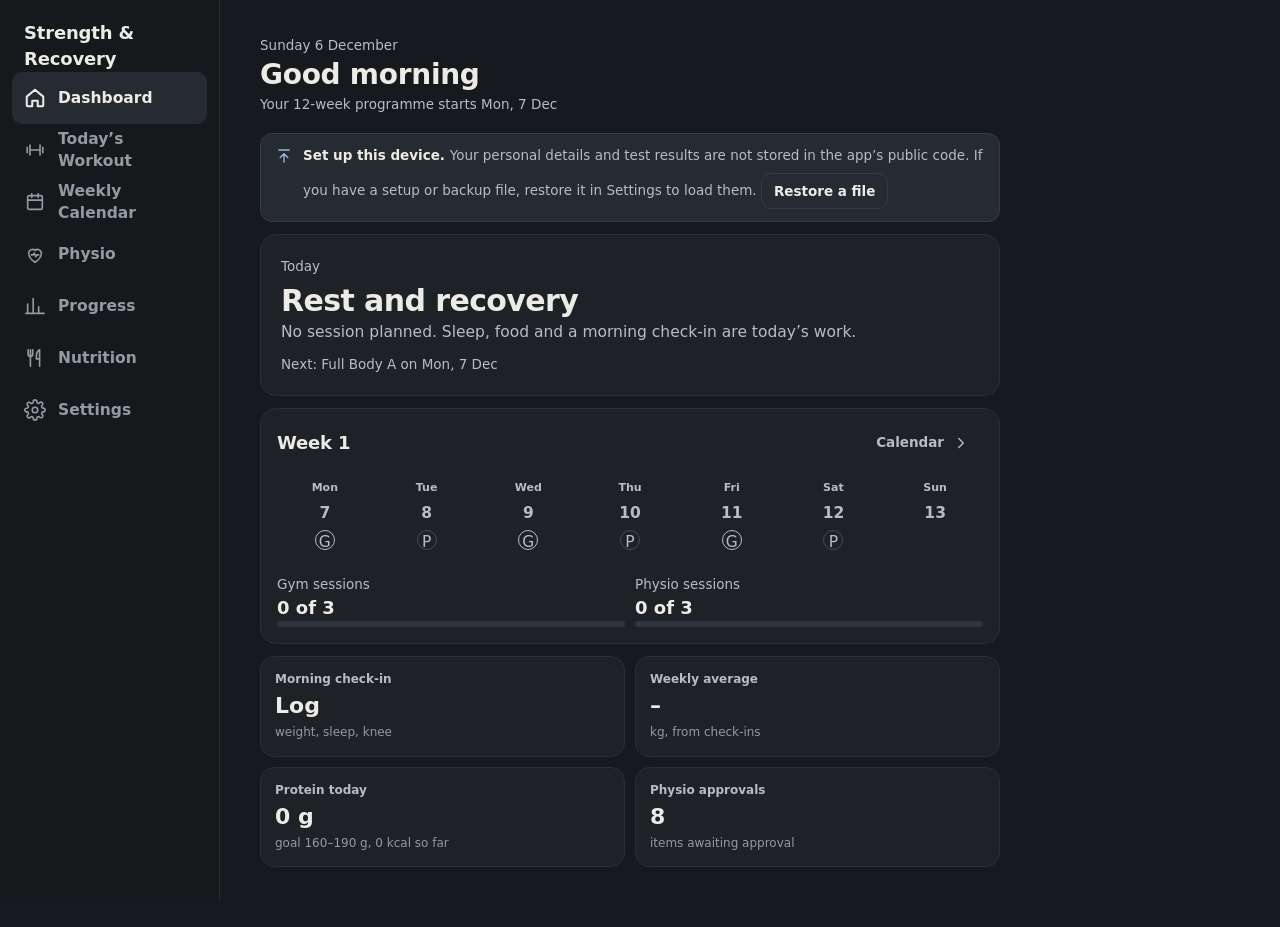
==== commit d7c336e8: "Add files via upload" ====
--- a/index.html
+++ b/index.html
@@ -1,979 +1,23 @@
-<!DOCTYPE html>
-<html lang="en">
-<head>
-<meta charset="utf-8">
-<meta name="viewport" content="width=device-width, initial-scale=1, viewport-fit=cover">
-<title>Gym Tracker</title>
-<meta name="theme-color" content="#0f1318">
-<meta name="mobile-web-app-capable" content="yes">
-<meta name="apple-mobile-web-app-capable" content="yes">
-<meta name="apple-mobile-web-app-status-bar-style" content="black-translucent">
-<meta name="apple-mobile-web-app-title" content="Gym">
-<meta name="format-detection" content="telephone=no">
-<link rel="manifest" href="manifest.json">
-<link rel="icon" type="image/png" href="icon-192.png">
-<link rel="apple-touch-icon" href="apple-touch-icon.png">
-<style>
-:root{--bg:#07090c;--bar:#0f1318;--card:#161b22;--card2:#232a34;--line:#343e4b;--text:#fff;--dim:#aeb9c7;--acc:#3ddc84;--ink:#03170b;--warn:#ffb629;--bad:#ff6b6b;--weak:#62c8ff}
-*{box-sizing:border-box}
-[hidden]{display:none!important}
-html{-webkit-text-size-adjust:100%;text-size-adjust:100%;scroll-padding-top:120px}
-body{margin:0;background:var(--bg);color:var(--text);font:17px/1.35 -apple-system,BlinkMacSystemFont,"Segoe UI",Roboto,Helvetica,Arial,sans-serif;overflow-x:hidden;overscroll-behavior-y:contain;-webkit-tap-highlight-color:transparent}
-button,.btn{font:inherit;color:inherit;border:0;border-radius:12px;min-height:48px;padding:0 14px;background:var(--card2);touch-action:manipulation;cursor:pointer;-webkit-appearance:none;appearance:none}
-button:active,.btn:active{filter:brightness(1.3)}
-p{margin:8px 0}
-
-/* pinned top bar: title, session clock, rest timer */
-.top{position:sticky;top:0;z-index:15;background:var(--bar);border-bottom:1px solid var(--line);padding:calc(env(safe-area-inset-top) + 8px) 14px 8px}
-.bar{display:flex;align-items:center;justify-content:space-between;gap:10px;min-height:40px}
-.title{font-size:20px;font-weight:800;min-width:0}
-.title small{display:block;font-size:13px;font-weight:500;color:var(--dim)}
-.side-note{color:var(--dim);font-weight:700;white-space:nowrap}
-.clock{font-size:24px;font-weight:800;font-variant-numeric:tabular-nums;white-space:nowrap;text-align:right}
-.clock small{display:block;font-size:11px;font-weight:600;letter-spacing:.08em;text-transform:uppercase;color:var(--dim)}
-.clock.over{color:var(--warn)}
-.timer{text-align:center;padding-top:4px}
-.tlabel{font-size:13px;font-weight:700;letter-spacing:.12em;text-transform:uppercase;color:var(--dim)}
-.tnum{font-size:76px;line-height:1;font-weight:800;font-variant-numeric:tabular-nums;margin:2px 0 8px}
-.tbtns{display:grid;grid-template-columns:repeat(3,1fr);gap:8px}
-.tbtns button{min-height:52px;font-size:18px;font-weight:800}
-.timer.over .tnum,.timer.over .tlabel{color:var(--acc)}
-.timer.over .adj{display:none}
-.timer.over .tbtns{grid-template-columns:1fr}
-body.typing .timer{display:flex;align-items:baseline;justify-content:center;gap:12px;padding-top:0}
-body.typing .tnum{font-size:34px;margin:0}
-body.typing .tbtns{display:none}
-
-main{padding:4px 12px calc(100px + env(safe-area-inset-bottom));max-width:560px;margin:0 auto}
-h2,.label{font-size:13px;font-weight:700;letter-spacing:.09em;text-transform:uppercase;color:var(--dim);margin:22px 4px 8px}
-h2 small{display:block;margin-top:2px;font-size:14px;font-weight:400;letter-spacing:0;text-transform:none}
-.card{background:var(--card);border-radius:14px;padding:14px;margin:12px 0}
-.note{border-left:5px solid var(--weak)}
-.note.warn{border-left-color:var(--warn)}
-.note.bad{border-left-color:var(--bad);background:#2a1414}
-.meta{color:var(--dim);font-size:14px;margin:6px 4px}
-.big{display:block;width:100%;min-height:80px;padding:14px 16px;border-radius:16px;text-align:left}
-.big b{display:block;font-size:25px;line-height:1.2}
-.big span{display:block;font-size:15px;font-weight:600;opacity:.85}
-.go{background:var(--acc);color:var(--ink);font-weight:800}
-.ghost{background:transparent;border:1.5px solid var(--line);font-weight:700}
-.danger{background:transparent;border:1.5px solid #6a2c2c;color:var(--bad);font-weight:700}
-.wide{display:flex;align-items:center;justify-content:center;width:100%;min-height:56px;margin-top:10px;font-size:18px}
-.two{display:grid;grid-template-columns:1fr 1fr;gap:10px}
-.two button{min-height:60px;font-size:18px}
-.badge{display:inline-block;margin-top:8px;padding:5px 9px;border-radius:8px;background:var(--warn);color:#211500;font-size:14px;font-weight:800}
-
-/* workout */
-.ex{background:var(--card);border-radius:14px;padding:12px 14px;margin:8px 0}
-.ex .n{font-size:18px;font-weight:800;overflow-wrap:anywhere}
-.ex .n small{font-size:14px;font-weight:500;color:var(--dim)}
-.ex .t{margin-top:2px}
-.ex .t b{font-size:18px;font-variant-numeric:tabular-nums}
-.ex .e,.ex .w{color:var(--dim);font-size:15px}
-.ex .w{margin-top:6px}
-.set{background:var(--card);border:2px solid transparent;border-radius:14px;padding:8px;margin:8px 0}
-.set.cur{border-color:var(--acc)}
-.sh{display:flex;justify-content:space-between;align-items:baseline;gap:10px;padding:2px 6px;font-size:15px}
-.sh b{overflow-wrap:anywhere}
-.sh span{color:var(--dim);white-space:nowrap}
-.set.cur .sh span{color:var(--acc);font-weight:800}
-.row{display:flex;align-items:center;gap:10px;width:100%;min-height:52px;margin-top:6px;padding:6px 12px;border-radius:10px;text-align:left}
-.sd{flex:none;min-width:48px;font-size:15px;font-weight:800}
-.sd.wk{color:var(--weak)}
-.v{flex:1;min-width:0;font-size:20px;font-weight:700;font-variant-numeric:tabular-nums}
-.row.todo .v{color:var(--dim);font-weight:600}
-.rr{flex:none;color:var(--dim);font-size:14px}
-.ck{flex:none;display:grid;place-items:center;width:28px;height:28px;border:2px solid var(--line);border-radius:50%;font-size:16px;font-weight:900}
-.row.done .ck{background:var(--acc);border-color:var(--acc);color:var(--ink)}
-.entry{margin-top:6px;padding:10px;border-radius:12px;background:#0a140f;border:1px solid #1f3a2b}
-.el{display:flex;flex-wrap:wrap;align-items:baseline;gap:2px 10px;margin-bottom:8px}
-.who{font-size:20px;font-weight:900;letter-spacing:.03em}
-.who.wk{color:var(--weak)}
-.tg{color:var(--dim);font-size:14px}
-.inputs{display:grid;grid-template-columns:1fr 1fr;gap:10px}
-.f{position:relative;min-width:0}
-.f input{display:block;width:100%;height:74px;margin:0;padding:0 4px 16px;border:2px solid var(--line);border-radius:12px;background:#000;color:#fff;font-family:inherit;font-size:36px;font-weight:800;font-variant-numeric:tabular-nums;text-align:center;-webkit-appearance:none;appearance:none}
-.f input:focus{outline:none;border-color:var(--acc)}
-.f input.err{border-color:var(--bad)}
-.f span{position:absolute;left:0;right:0;bottom:7px;text-align:center;font-size:12px;color:var(--dim);pointer-events:none}
-.rl{margin:10px 2px 4px;font-size:13px;color:var(--dim)}
-.rir{display:grid;grid-template-columns:repeat(5,1fr);gap:6px}
-.rir button{padding:0;font-size:19px;font-weight:800}
-.rir button.on{background:var(--weak);color:#00131d}
-.log{width:100%;min-height:66px;margin-top:10px;background:var(--acc);color:var(--ink);font-size:23px;font-weight:900}
-.ci{margin-top:6px;padding:8px 10px;border:1px solid var(--warn);border-radius:10px;background:#2a2000;color:#ffe4ad;font-size:15px}
-.adds{display:grid;gap:8px;margin-top:8px}
-.adds button{overflow-wrap:anywhere;text-align:center}
-
-/* history */
-details{background:var(--card);border-radius:14px;margin:8px 0;overflow:hidden}
-summary{display:flex;flex-direction:column;justify-content:center;min-height:58px;padding:10px 14px;list-style:none;cursor:pointer}
-summary::-webkit-details-marker{display:none}
-summary b{font-size:17px;overflow-wrap:anywhere}
-summary span{color:var(--dim);font-size:14px}
-details[open]>summary b::after{content:" ▾";color:var(--dim)}
-.hs{padding:10px 14px;border-top:1px solid var(--line)}
-.hh{display:flex;justify-content:space-between;gap:10px;font-size:15px;color:var(--dim)}
-.hh .g{color:var(--text);font-weight:800;white-space:nowrap}
-.grid{display:grid;grid-template-columns:auto 1fr 1fr;gap:4px 12px;margin-top:6px;font-size:16px;font-variant-numeric:tabular-nums}
-.grid.one{grid-template-columns:auto 1fr}
-.grid .c{color:var(--dim);font-size:13px;align-self:center}
-.grid .c.wk{color:var(--weak);font-weight:700}
-.grid small{color:var(--dim);font-size:12px;white-space:nowrap}
-
-/* bottom tabs, confirm sheet, toast */
-nav{position:fixed;left:0;right:0;bottom:0;z-index:20;display:flex;background:var(--bar);border-top:1px solid var(--line);padding-bottom:env(safe-area-inset-bottom)}
-nav button{flex:1;min-height:58px;padding:0;border-radius:0;background:none;color:var(--dim);font-size:16px;font-weight:700}
-nav button.on{color:var(--acc);box-shadow:inset 0 3px 0 var(--acc)}
-body.typing nav{display:none}
-.modal{position:fixed;inset:0;z-index:50;display:flex;align-items:flex-end;justify-content:center;padding:16px;background:rgba(0,0,0,.78)}
-.box{width:100%;max-width:480px;margin-bottom:env(safe-area-inset-bottom);padding:18px;border-radius:16px;background:var(--card);border:1px solid var(--line)}
-.box p{margin:0 0 6px;font-size:18px}
-#toast{position:fixed;left:12px;right:12px;bottom:calc(72px + env(safe-area-inset-bottom));z-index:60;max-width:536px;margin:0 auto;padding:12px 14px;border-radius:12px;background:#fff;color:#000;font-weight:700;text-align:center}
-.vh{position:absolute;width:1px;height:1px;opacity:0;overflow:hidden;clip:rect(0 0 0 0)}
-</style>
-</head>
-<body>
-<div id="app"></div>
-<nav>
-  <button data-act="nav" data-v="home">Workout</button>
-  <button data-act="nav" data-v="history">History</button>
-  <button data-act="nav" data-v="settings">Settings</button>
-</nav>
-<div id="modal" class="modal" hidden></div>
-<div id="toast" hidden></div>
-
-<script>
-'use strict';
-
-/* ================= The program ================= */
-// kind: opener | compound (presses, rows, pulldown) | iso (curls, extensions, calf raises, lateral raises) | physio
-const EX = {
-  rfess:     {name:'Rear-foot-elevated split squat', detail:'dumbbells', sets:3, lo:5, hi:8, leg:true, kind:'opener'},
-  hamcurl:   {name:'Single-leg hamstring curl', sets:3, lo:8, hi:12, leg:true, kind:'iso'},
-  bench:     {name:'Dumbbell bench press', sets:3, lo:6, hi:10, kind:'compound', unit:'kg per dumbbell'},
-  calfstand: {name:'Standing single-leg calf raise', detail:'dumbbell, on a step', sets:3, lo:8, hi:12, leg:true, kind:'iso'},
-  csrow:     {name:'Chest-supported dumbbell row', sets:3, lo:8, hi:12, kind:'compound', unit:'kg per dumbbell'},
-  latraise:  {name:'Dumbbell lateral raise', sets:2, lo:12, hi:15, kind:'iso', unit:'kg per dumbbell'},
-
-  slrdl:     {name:'Single-leg Romanian deadlift', detail:'dumbbell, free hand on a rack', sets:3, lo:6, hi:8, leg:true, kind:'opener'},
-  legext:    {name:'Single-leg leg extension', sets:3, lo:10, hi:15, leg:true, kind:'iso'},
-  shoulder:  {name:'Seated dumbbell shoulder press', sets:3, lo:6, hi:10, kind:'compound', unit:'kg per dumbbell'},
-  calfseat:  {name:'Seated single-leg calf raise', sets:3, lo:12, hi:15, leg:true, kind:'iso'},
-  latpull:   {name:'Iso-lateral lat pulldown', sets:3, lo:8, hi:12, kind:'compound', unit:'kg per side'},
-  curl:      {name:'Dumbbell curl', detail:'both arms together', sets:2, lo:10, hi:15, kind:'iso', unit:'kg per dumbbell'},
-
-  legpress:  {name:'Single-leg leg press', sets:3, lo:5, hi:8, leg:true, kind:'opener', step:5},
-  calfpress: {name:'Single-leg calf press', detail:'on the leg press', sets:3, lo:10, hi:15, leg:true, kind:'iso'},
-  incline:   {name:'Incline dumbbell press', sets:3, lo:8, hi:12, kind:'compound', unit:'kg per dumbbell'},
-  seatrow:   {name:'Iso-lateral seated row', sets:3, lo:8, hi:12, kind:'compound', unit:'kg per side'},
-  triceps:   {name:'Lying dumbbell triceps extension', detail:'one dumbbell per hand', sets:2, lo:10, hi:15, kind:'iso', unit:'kg per dumbbell'},
-
-  clam:      {name:'Clamshell', detail:'light band', sets:2, lo:15, hi:15, leg:true, kind:'physio'},
-  donkey:    {name:'Donkey kick', sets:3, lo:12, hi:15, leg:true, kind:'physio'},
-  hipthrust: {name:'Single-leg hip thrust', detail:'bodyweight, shoulders on a bench', sets:3, lo:8, hi:12, leg:true, kind:'physio'},
-  abduct:    {name:'Side-lying hip abduction', sets:2, lo:12, hi:15, leg:true, kind:'physio'}
-};
-
-// Exercises that share a block are a superset: one set of each, starting with the first listed.
-const PLAN = {
-  A: {name:'Workout A', focus:'Quads lead', blocks:[
-    {label:'Opener', ex:['rfess']},
-    {label:'Superset 1', ex:['hamcurl','bench']},
-    {label:'Superset 2', ex:['calfstand','csrow']},
-    {label:'Finisher', ex:['latraise']}]},
-  B: {name:'Workout B', focus:'Hamstrings lead', blocks:[
-    {label:'Opener', ex:['slrdl']},
-    {label:'Superset 1', ex:['legext','shoulder']},
-    {label:'Superset 2', ex:['calfseat','latpull']},
-    {label:'Finisher', ex:['curl']}]},
-  C: {name:'Workout C', focus:'Quads and glutes lead', blocks:[
-    {label:'Opener', ex:['legpress']},
-    {label:'Then', ex:['calfpress']},
-    {label:'Superset 1', ex:['hamcurl','incline']},
-    {label:'Superset 2', ex:['seatrow','triceps']}]},
-  P: {name:'Glute physio', focus:'15–20 min · bodyweight or light band', blocks:[
-    {label:'', ex:['clam']},
-    {label:'', ex:['donkey']},
-    {label:'', ex:['hipthrust']},
-    {label:'', ex:['abduct']}]}
-};
-const NEXT = {A:'B', B:'C', C:'A'};
-const REST = {opener:150, physio:40, other:75};   // seconds
-const SIDE = {L:'Left', R:'Right'};
-const PHYSIO_GUIDE = 'Slow reps with a 1–2 second squeeze at the top. Stop 3+ reps short of failure. Stay pain-free. Progress with more reps or a longer squeeze rather than load.';
-const KEY = 'gymTracker.v1';
-
-/* ================= State ================= */
-function fresh(){ return {v:1, settings:{weakLeg:null}, sessions:[], active:null, lastBackup:null}; }
-function load(){
-  try{
-    const s = JSON.parse(localStorage.getItem(KEY));
-    if (s && s.v === 1 && s.settings && Array.isArray(s.sessions)) return s;
-  }catch(e){}
-  return fresh();
-}
-function save(){
-  clearTimeout(saveT);
-  try{ localStorage.setItem(KEY, JSON.stringify(state)); }
-  catch(e){ toast('Could not save. Phone storage may be full or blocked.'); }
-}
-let saveT = 0;
-function saveSoon(){ clearTimeout(saveT); saveT = setTimeout(save, 250); }
-
-let state = load();
-let view = 'home';     // home (workout when one is running) | history | settings
-let sel = null;        // entry opened by tapping it; otherwise the next set in order is open
-let modalFn = null;
-let lastLog = 0;
-
-/* ================= Helpers ================= */
-const $ = id => document.getElementById(id);
-function esc(s){ return String(s).replace(/[&<>"']/g, c => ({'&':'&amp;','<':'&lt;','>':'&gt;','"':'&quot;',"'":'&#39;'}[c])); }
-function weak(){ return state.settings.weakLeg === 'R' ? 'R' : 'L'; }
-function strong(){ return weak() === 'L' ? 'R' : 'L'; }
-function sidesOf(d){ return d.leg ? [weak(), strong()] : ['B']; }
-function num(v){
-  if (v == null || v === '') return null;
-  const n = parseFloat(String(v).replace(',', '.'));
-  return isFinite(n) && n >= 0 ? n : null;
-}
-function fmtKg(w){ return String(Math.round(w * 100) / 100); }
-function range(d){ return d.lo === d.hi ? String(d.lo) : d.lo + '–' + d.hi; }
-function entryText(w, r){
-  const reps = (r === '' || r == null || (typeof r === 'number' && isNaN(r))) ? null : r;
-  if (w == null) return reps == null ? '—' : reps + ' reps';
-  return fmtKg(w) + ' kg × ' + (reps == null ? '?' : reps);
-}
-function fmtClock(ms){
-  const t = Math.max(0, Math.floor(ms / 1000)), h = Math.floor(t / 3600), m = Math.floor(t % 3600 / 60), s = t % 60;
-  return (h ? h + ':' + String(m).padStart(2, '0') : m) + ':' + String(s).padStart(2, '0');
-}
-function fmtDate(ts){
-  const d = new Date(ts), o = {weekday:'short', day:'numeric', month:'short'};
-  if (d.getFullYear() !== new Date().getFullYear()) o.year = 'numeric';
-  return d.toLocaleDateString('en-GB', o);
-}
-function fmtDateTime(ts){
-  return new Date(ts).toLocaleString('en-GB', {day:'numeric', month:'short', year:'numeric', hour:'2-digit', minute:'2-digit'});
-}
-function mins(s){ return Math.max(1, Math.round((s.end - s.start) / 60000)); }
-function pct(g){ const n = Math.round(g); return (n === 0 ? 0 : n) + '%'; }
-function dayNum(ts){ const d = new Date(ts); return Math.floor(Date.UTC(d.getFullYear(), d.getMonth(), d.getDate()) / 864e5); }
-
-// Weeks are counted from the day of the first logged session: days 1–7 are week 1, and so on.
-function firstStart(){
-  let t = null;
-  state.sessions.forEach(s => { if (t == null || s.start < t) t = s.start; });
-  if (state.active && (t == null || state.active.start < t)) t = state.active.start;
-  return t;
-}
-function weekOf(ts){
-  const f = firstStart();
-  return f == null ? 1 : Math.max(1, Math.floor((dayNum(ts) - dayNum(f)) / 7) + 1);
-}
-function isCheckinWeek(week){ return week % 4 === 0; }
-
-function lastSets(id){
-  for (let i = state.sessions.length - 1; i >= 0; i--){
-    const e = state.sessions[i].ex.find(x => x.id === id);
-    if (e && e.sets.length) return e.sets;
-  }
-  return [];
-}
-function lastOfType(test){
-  for (let i = state.sessions.length - 1; i >= 0; i--) if (test(state.sessions[i])) return state.sessions[i];
-  return null;
-}
-function nextWorkout(){ const l = lastOfType(s => s.type !== 'P'); return l ? NEXT[l.type] : 'A'; }
-function planIds(type){ return [].concat(...PLAN[type].blocks.map(b => b.ex)); }
-
-/* ---- progression ---- */
-// Double progression: every working set last time reached the top of the range (weaker side for per-leg work).
-function goUp(id){
-  const d = EX[id];
-  if (d.kind === 'physio') return false;       // physio progresses with reps or squeeze, not load
-  const sets = lastSets(id), k = d.leg ? weak() : 'B';
-  return sets.length >= d.sets && sets.every(s => s[k] && s[k].r >= d.hi);
-}
-
-/* ---- left/right gap ---- */
-// Gap = (strong − weak) ÷ strong. At the same weight that is a comparison of reps;
-// if the weights differ, weight × reps is compared instead.
-function gapOf(sets){
-  const wk = weak(), st = strong(), pairs = sets.filter(s => s[wk] && s[st]);
-  if (!pairs.length) return null;
-  const useW = pairs.every(s => s[wk].w > 0 && s[st].w > 0);
-  let a = 0, b = 0;
-  pairs.forEach(s => { a += (useW ? s[wk].w : 1) * s[wk].r; b += (useW ? s[st].w : 1) * s[st].r; });
-  return b > 0 ? (b - a) / b * 100 : null;
-}
-function checkins(id){
-  const out = [];
-  state.sessions.forEach(s => {
-    const e = s.ex.find(x => x.id === id), t = e && e.sets.find(x => x.ci && x.L && x.R);
-    const g = t ? gapOf([t]) : null;
-    if (g != null) out.push({t: s.start, gap: g});
-  });
-  return out;
-}
-function physioFlag(id){
-  const c = checkins(id);
-  if (c.length < 2) return null;
-  const a = c[c.length - 2].gap, b = c[c.length - 1].gap, why = [];
-  if (a > 10 && b > 10) why.push('over 10% on two check-ins in a row');
-  if (b > a && b > 0) why.push('getting bigger');
-  return why.length ? `the gap is ${why.join(' and ')} (${pct(a)}, then ${pct(b)})` : null;
-}
-function flagHtml(id){
-  const f = physioFlag(id);
-  return f ? `<b>Raise this with your physio.</b> ${esc(EX[id].name)}: ${esc(f)}.` : '';
-}
-const OPENERS = Object.keys(EX).filter(id => EX[id].kind === 'opener');
-
-/* ---- effort targets and warm-ups ---- */
-function effort(d, week){
-  if (d.kind === 'opener') return week <= 2 ? '2 RIR (first two weeks)' : '1–2 RIR';
-  if (d.kind === 'compound') return '1–2 RIR';
-  if (d.kind === 'iso') return 'last set can go to 0–1 RIR';
-  return '3+ RIR';
-}
-function effortForSet(d, week, isLast, ci){
-  if (ci) return 'take it to 1 RIR';
-  if (d.kind === 'iso') return isLast ? 'can go to 0–1 RIR' : '';
-  return effort(d, week);
-}
-function workingWeight(exo){
-  const d = EX[exo.id], t = exo.sets[0];
-  if (!t) return null;
-  const w = num(d.leg ? t[weak()].w : t.B.w);
-  return w > 0 ? w : null;
-}
-function roundW(w, d){ const step = d.step || (w < 10 ? 1 : 2.5); return Math.round(w / step) * step; }
-function warmText(exo){
-  const d = EX[exo.id], w = workingWeight(exo);
-  if (d.kind === 'opener') return w
-    ? `Warm-up, per leg (not logged): about 50% ≈ ${fmtKg(roundW(w * 0.5, d))} kg × 8, then about 75% ≈ ${fmtKg(roundW(w * 0.75, d))} kg × 3–4`
-    : 'Warm-up, per leg (not logged): about 50% of your working weight × 8, then about 75% × 3–4';
-  return w
-    ? `Warm-up (not logged): 1 ramp-up set, about 60% ≈ ${fmtKg(roundW(w * 0.6, d))} kg × 6`
-    : 'Warm-up (not logged): 1 ramp-up set at about 60% of your working weight × 6';
-}
-
-/* ================= Running a session ================= */
-function blank(w, r){ w = w == null ? '' : String(w); return {w, r: r == null ? '' : String(r), pw: w, rir: null, done: false}; }
-
-// One set, prefilled from the same set last session. The stronger side copies the weaker side,
-// except on a check-in set where only the weight is copied and the reps are left to log.
-function newSet(d, prev, i, ci){
-  const p = prev.length ? prev[Math.min(i, prev.length - 1)] : null;
-  if (!d.leg) return {B: p && p.B ? blank(p.B.w, p.B.r) : blank()};
-  const wk = weak(), st = strong(), src = p && (p[wk] || p[st]);
-  const a = src ? blank(src.w, src.r) : blank();
-  const set = {};
-  set[wk] = a;
-  set[st] = blank(a.w, ci ? '' : a.r);
-  if (ci) set.ci = true;
-  return set;
-}
-
-function startSession(type){
-  const now = Date.now(), week = weekOf(now), ci = type !== 'P' && isCheckinWeek(week);
-  const s = {id: now, type, start: now, week, ci, ex: [], timer: null, last: null};
-  planIds(type).forEach(id => {
-    const d = EX[id], prev = lastSets(id), sets = [];
-    for (let i = 0; i < d.sets; i++) sets.push(newSet(d, prev, i, ci && d.kind === 'opener' && i === d.sets - 1));
-    s.ex.push({id, sets});
-  });
-  state.active = s;
-  sel = null; view = 'home';
-  save(); wake();
-  if (navigator.storage && navigator.storage.persist) navigator.storage.persist().catch(() => {});
-  render();
-  window.scrollTo(0, 0);
-}
-
-// Every entry in the order it is performed: block by block, supersets alternating, weaker side first.
-function steps(s){
-  const out = [];
-  let ei = 0;
-  PLAN[s.type].blocks.forEach(b => {
-    const exs = b.ex.map((id, k) => ({ei: ei + k, exo: s.ex[ei + k], d: EX[id]}));
-    const max = Math.max(...exs.map(x => x.exo.sets.length));
-    for (let i = 0; i < max; i++) exs.forEach(x => {
-      if (x.exo.sets[i]) sidesOf(x.d).forEach(side => out.push({ei: x.ei, si: i, side}));
-    });
-    ei += b.ex.length;
-  });
-  return out;
-}
-function entryAt(s, x){ const exo = s.ex[x.ei], set = exo && exo.sets[x.si]; return set ? set[x.side] : null; }
-function same(a, b){ return !!a && !!b && a.ei === b.ei && a.si === b.si && a.side === b.side; }
-// The next entry to do: the first unticked one after the entry ticked most recently.
-function current(s){
-  const st = steps(s);
-  let from = 0;
-  if (s.last){ const i = st.findIndex(x => same(x, s.last)); if (i >= 0) from = i + 1; }
-  for (let k = 0; k < st.length; k++){
-    const x = st[(from + k) % st.length];
-    if (!entryAt(s, x).done) return x;
-  }
-  return null;
-}
-function restFor(s, d){ return s.type === 'P' ? REST.physio : d.kind === 'opener' ? REST.opener : REST.other; }
-
-// A changed weight carries on to the sets still to come, so going up only needs typing once.
-function carry(exo, d, si, side, e){
-  if (d.leg && side !== weak()) return;
-  const changed = e.w !== e.pw;
-  for (let i = si + 1; i < exo.sets.length; i++){
-    const t = exo.sets[i];
-    sidesOf(d).forEach(k => {
-      const y = t[k];
-      if (y.done) return;
-      if (changed) y.w = e.w;
-      if (y.r === '' && !(t.ci && k === strong())) y.r = e.r;
-    });
-  }
-}
-
-function logEntry(x){
-  const s = state.active, exo = s && s.ex[x.ei], set = exo && exo.sets[x.si], e = set && set[x.side];
-  if (!e) return;
-  const d = EX[exo.id], w = num(e.w), r = parseInt(e.r, 10), bad = [];
-  if (d.kind !== 'physio' && w == null) bad.push('w');
-  if (!(r > 0)) bad.push('r');
-  if (bad.length){
-    bad.forEach(f => { const i = document.querySelector(`input[data-f="${f}"]`); if (i) i.classList.add('err'); });
-    const first = document.querySelector(`input[data-f="${bad[0]}"]`);
-    if (first) first.focus();
-    toast(bad[0] === 'w' ? 'Enter the weight' : 'Enter the reps');
-    return;
-  }
-  e.w = w == null ? '' : fmtKg(w);
-  e.r = String(r);
-  const was = e.done;
-  e.done = true;
-  if (d.leg && x.side === weak()){
-    const o = set[strong()];
-    if (!o.done){ o.w = e.w; if (!set.ci) o.r = e.r; }
-  }
-  if (!was){
-    carry(exo, d, x.si, x.side, e);
-    s.last = {ei: x.ei, si: x.si, side: x.side};
-    s.timer = null;
-    // Rest starts once the whole set is done (both legs on per-leg work), unless nothing is left.
-    if (sidesOf(d).every(k => set[k].done) && current(s)) s.timer = {end: Date.now() + restFor(s, d) * 1000, rang: false};
-  }
-  sel = null;
-  lastLog = Date.now();
-  save();
-  render(true);
-}
-
-function addSet(ei){
-  const s = state.active, exo = s.ex[ei], d = EX[exo.id], prev = exo.sets[exo.sets.length - 1];
-  let set;
-  if (d.leg){
-    const p = prev && prev[weak()], a = p ? blank(p.w, p.r) : blank();
-    set = {}; set[weak()] = a; set[strong()] = blank(a.w, a.r);
-  } else set = {B: prev ? blank(prev.B.w, prev.B.r) : blank()};
-  exo.sets.push(set);
-  sel = {ei, si: exo.sets.length - 1, side: d.leg ? weak() : 'B'};
-  save();
-  render(true);
-}
-function deleteSet(ei, si){
-  const s = state.active, exo = s.ex[ei];
-  exo.sets.splice(si, 1);
-  if (s.last && s.last.ei === ei){
-    if (s.last.si === si) s.last = null;
-    else if (s.last.si > si) s.last.si--;
-  }
-  sel = null;
-  save();
-  render();
-}
-
-// Keeps only ticked entries. Returns the saved shape plus how many sets were left unticked.
-function collect(s){
-  const ex = [];
-  let open = 0;
-  s.ex.forEach(exo => {
-    const d = EX[exo.id], sets = [];
-    exo.sets.forEach(set => {
-      const o = {};
-      let any = false, all = true;
-      (d.leg ? ['L', 'R'] : ['B']).forEach(k => {
-        const e = set[k], r = parseInt(e.r, 10);
-        if (e.done && r > 0){ o[k] = {w: num(e.w), r, rir: e.rir}; any = true; }
-        else { all = false; if (d.leg) o[k] = null; }
-      });
-      if (!all) open++;
-      if (any){ if (set.ci) o.ci = true; sets.push(o); }
-    });
-    if (sets.length) ex.push({id: exo.id, sets});
-  });
-  return {ex, open};
-}
-function finishSession(){
-  const s = state.active, c = collect(s);
-  state.sessions.push({id: s.id, type: s.type, start: s.start, end: Date.now(), week: s.week, ex: c.ex});
-  state.active = null;
-  sel = null;
-  save(); unwake();
-  render();
-  window.scrollTo(0, 0);
-  toast(`${PLAN[s.type].name} saved · ${mins(state.sessions[state.sessions.length - 1])} min`);
-}
-function discardSession(){
-  state.active = null; sel = null;
-  save(); unwake();
-  render();
-  window.scrollTo(0, 0);
-}
-
-/* ================= Rest timer, beep, screen wake ================= */
-// The timer is only an end time. What is shown is always worked out from the clock,
-// so it stays right after the phone has been locked or the app was in the background.
-let actx = null, wakeLock = null;
-function unlockAudio(){
-  try{
-    if (!actx){ const C = window.AudioContext || window.webkitAudioContext; if (!C) return; actx = new C(); }
-    if (actx.state !== 'running') actx.resume();
-  }catch(e){}
-}
-function beep(){
-  if (!actx) return;
-  try{
-    if (actx.state !== 'running') actx.resume();
-    const t = actx.currentTime + 0.02;
-    [0, 0.28, 0.56].forEach(at => {
-      const o = actx.createOscillator(), g = actx.createGain();
-      o.type = 'square'; o.frequency.value = 880;
-      g.gain.setValueAtTime(0.0001, t + at);
-      g.gain.exponentialRampToValueAtTime(0.35, t + at + 0.02);
-      g.gain.exponentialRampToValueAtTime(0.0001, t + at + 0.2);
-      o.connect(g); g.connect(actx.destination);
-      o.start(t + at); o.stop(t + at + 0.22);
-    });
-  }catch(e){}
-}
-function restOver(){
-  beep();
-  try{ if (navigator.vibrate) navigator.vibrate([300, 120, 300, 120, 300]); }catch(e){}
-}
-async function wake(){
-  if (!state.active || !('wakeLock' in navigator) || document.hidden) return;
-  try{ if (!wakeLock || wakeLock.released) wakeLock = await navigator.wakeLock.request('screen'); }catch(e){}
-}
-function unwake(){ if (wakeLock){ wakeLock.release().catch(() => {}); wakeLock = null; } }
-
-function tick(){
-  const s = state.active;
-  if (!s) return;
-  const now = Date.now(), t = s.timer;
-  if (t && !t.rang && now >= t.end){ t.rang = true; save(); restOver(); }
-  const c = $('clockNum'), box = $('timer');
-  if (!c || !box) return;
-  const run = now - s.start;
-  c.textContent = fmtClock(run);
-  c.parentNode.classList.toggle('over', run >= 3600000);
-  if (!t){ box.hidden = true; return; }
-  box.hidden = false;
-  box.classList.toggle('over', t.rang);
-  $('tlabel').textContent = t.rang ? 'Rest over' : 'Rest';
-  $('tnum').textContent = t.rang ? 'GO' : fmtClock(Math.ceil((t.end - now) / 1000) * 1000);
-  $('tskip').textContent = t.rang ? 'OK' : 'Skip';
-}
-
-/* ================= Screens ================= */
-function head(title, right){
-  return `<header class="top"><div class="bar"><div class="title">${title}</div>${right || ''}</div></header>`;
-}
-
-function vHome(){
-  const wk = weekOf(Date.now());
-  let h = head('Gym Tracker', `<div class="side-note">Week ${wk}</div>`) + '<main>';
-  if (!state.settings.weakLeg){
-    return h + `<div class="card"><p><b>Which leg is your weaker one?</b></p>
-      <p class="meta">Per-leg sets show this side first, and the stronger side is prefilled to match it. You can change it later in Settings.</p>
-      <div class="two"><button class="ghost" data-act="weak" data-leg="L">Left</button><button class="ghost" data-act="weak" data-leg="R">Right</button></div></div></main>`;
-  }
-  OPENERS.forEach(id => { const f = flagHtml(id); if (f) h += `<div class="card note bad">${f}</div>`; });
-  if (isCheckinWeek(wk)) h += `<div class="card note warn"><b>Check-in week.</b> On the last set of each opener, take each leg to 1 RIR at the same weight and log the reps you get.</div>`;
-
-  const next = nextWorkout(), lastGym = lastOfType(s => s.type !== 'P'), lastP = lastOfType(s => s.type === 'P');
-  h += `<div class="label">Next in your rotation</div>
-    <button class="big go" data-act="start" data-type="${next}"><b>Start ${PLAN[next].name}</b><span>${PLAN[next].focus}</span></button>`;
-  const ups = planIds(next).filter(goUp).map(id => EX[id].name);
-  if (ups.length) h += `<p class="meta"><b>Go up this time:</b> ${esc(ups.join(', '))}</p>`;
-  h += `<p class="meta">${lastGym ? `Last gym session: ${PLAN[lastGym.type].name} · ${fmtDate(lastGym.start)} · ${mins(lastGym)} min` : 'No gym sessions logged yet.'}</p>`;
-  h += `<div class="label">Or pick another</div><div class="two">` +
-    ['A', 'B', 'C'].filter(t => t !== next).map(t => `<button class="ghost" data-act="start" data-type="${t}">${PLAN[t].name}</button>`).join('') + `</div>`;
-  h += `<div class="label">Non-gym day</div>
-    <button class="big" data-act="start" data-type="P"><b>Start glute physio</b><span>${PLAN.P.focus}</span></button>
-    <p class="meta">${lastP ? `Last physio session: ${fmtDate(lastP.start)} · ${mins(lastP)} min` : 'No physio sessions logged yet.'}</p>`;
-  return h + '</main>';
-}
-
-function rowHtml(x, e, d){
-  const side = d.leg ? `<span class="sd${x.side === weak() ? ' wk' : ''}">${SIDE[x.side]}</span>` : '';
-  return `<button class="row ${e.done ? 'done' : 'todo'}" id="r-${x.ei}-${x.si}-${x.side}" data-act="sel" data-ei="${x.ei}" data-si="${x.si}" data-side="${x.side}">${side}<span class="v">${esc(entryText(num(e.w), e.r))}</span>${e.rir != null ? `<span class="rr">RIR ${e.rir}</span>` : ''}<span class="ck">${e.done ? '✓' : ''}</span></button>`;
-}
-function entryHtml(s, x, e, d, set, isLast){
-  const at = `data-ei="${x.ei}" data-si="${x.si}" data-side="${x.side}"`;
-  const isWeak = d.leg && x.side === weak();
-  const who = d.leg ? SIDE[x.side].toUpperCase() + ' LEG' : 'BOTH ARMS';
-  const about = !d.leg ? '' : isWeak ? 'weaker side' : set.ci ? 'stronger side · log your real reps' : 'stronger side · matched to ' + SIDE[weak()].toLowerCase();
-  const eff = effortForSet(d, s.week, isLast, set.ci);
-  const unit = d.kind === 'physio' ? 'kg (optional)' : d.unit || 'kg';
-  return `<div class="entry">
-    <div class="el"><span class="who${isWeak ? ' wk' : ''}">${who}</span>${about ? `<span class="tg">${about}</span>` : ''}<span class="tg">Target ${range(d)} reps${eff ? ' · ' + eff : ''}</span></div>
-    <div class="inputs">
-      <label class="f"><input type="text" inputmode="decimal" autocomplete="off" enterkeyhint="next" value="${esc(e.w)}" data-f="w" ${at} aria-label="Weight in kg"><span>${unit}</span></label>
-      <label class="f"><input type="text" inputmode="numeric" pattern="[0-9]*" autocomplete="off" enterkeyhint="done" value="${esc(e.r)}" data-f="r" ${at} aria-label="Reps"><span>reps</span></label>
-    </div>
-    <div class="rl">RIR (optional)</div>
-    <div class="rir">${[0, 1, 2, 3, 4].map(n => `<button class="${e.rir === n ? 'on' : ''}" data-act="rir" data-n="${n}" ${at}>${n}</button>`).join('')}</div>
-    <button class="log" data-act="log" ${at}>${e.done ? 'Save changes' : '✓ Done'}</button>
-    ${e.done ? `<button class="wide danger" data-act="delset" ${at}>Delete this set</button>` : ''}
-  </div>`;
-}
-function setHtml(s, ei, si, cur, act){
-  const exo = s.ex[ei], d = EX[exo.id], set = exo.sets[si], isCur = !!cur && cur.ei === ei && cur.si === si;
-  let h = `<div class="set${isCur ? ' cur' : ''}"><div class="sh"><b>${esc(d.name)}</b><span>${isCur ? 'NOW · ' : ''}Set ${si + 1} of ${exo.sets.length}</span></div>`;
-  if (set.ci) h += `<div class="ci"><b>Check-in set.</b> Take each leg to 1 RIR at the same weight and log the reps you get. Do not match the stronger leg to the weaker one.</div>`;
-  sidesOf(d).forEach(side => {
-    const x = {ei, si, side}, e = set[side];
-    h += same(act, x) ? entryHtml(s, x, e, d, set, si === exo.sets.length - 1) : rowHtml(x, e, d);
-  });
-  return h + '</div>';
-}
-function infoHtml(s, ei, firstUpper){
-  const exo = s.ex[ei], d = EX[exo.id];
-  let h = `<div class="ex"><div class="n">${esc(d.name)}${d.detail ? ` <small>(${esc(d.detail)})</small>` : ''}</div>
-    <div class="t"><b>${d.sets} × ${range(d)}</b>${d.leg ? ' per leg' : ''} <span class="e">· Effort: ${effort(d, s.week)}</span></div>`;
-  if (goUp(exo.id)) h += `<div class="badge">GO UP: you hit ${d.hi} reps on every set last time. Pick a heavier weight.</div>`;
-  if (d.kind === 'opener' || exo.id === firstUpper) h += `<div class="w" id="wu-${ei}">${esc(warmText(exo))}</div>`;
-  return h + '</div>';
-}
-function vWorkout(){
-  const s = state.active, plan = PLAN[s.type], cur = current(s), act = sel || cur;
-  const firstUpper = planIds(s.type).find(id => !EX[id].leg);
-  let h = `<header class="top"><div class="bar"><div class="title">${plan.name}<small>${plan.focus}</small></div>
-      <div class="clock"><small>Session</small><span id="clockNum">0:00</span></div></div>
-    <div class="timer" id="timer" hidden><div class="tlabel" id="tlabel">Rest</div><div class="tnum" id="tnum"></div>
-      <div class="tbtns"><button class="adj" data-act="tadj" data-d="-15">−15 s</button><button class="adj" data-act="tadj" data-d="15">+15 s</button><button data-act="tskip" id="tskip">Skip</button></div></div>
-    </header><main>`;
-  if (s.type === 'P') h += `<div class="card note">${PHYSIO_GUIDE}</div>`;
-  if (s.ci) h += `<div class="card note warn"><b>Check-in week.</b> The last set of the opener is a check-in: each leg to 1 RIR at the same weight.</div>`;
-  let ei = 0;
-  plan.blocks.forEach(b => {
-    const eis = b.ex.map((id, k) => ei + k);
-    if (b.label) h += `<h2>${b.label}${eis.length > 1 ? '<small>Alternate one set of each, starting with the first.</small>' : ''}</h2>`;
-    eis.forEach(i => { h += infoHtml(s, i, firstUpper); });
-    const max = Math.max(...eis.map(i => s.ex[i].sets.length));
-    for (let k = 0; k < max; k++) eis.forEach(i => { if (s.ex[i].sets[k]) h += setHtml(s, i, k, cur, act); });
-    h += `<div class="adds">${eis.map(i => `<button class="ghost" data-act="addset" data-ei="${i}">+ Add set${eis.length > 1 || !b.label ? ': ' + esc(EX[s.ex[i].id].name) : ''}</button>`).join('')}</div>`;
-    ei += b.ex.length;
-  });
-  h += `<button class="wide go" id="finish" data-act="finish">Finish ${s.type === 'P' ? 'session' : 'workout'}</button>
-    <button class="wide danger" data-act="discard">Discard without saving</button></main>`;
-  return h;
-}
-
-function cell(e){ return e ? esc(entryText(e.w, e.r)) + (e.rir != null ? ` <small>RIR ${e.rir}</small>` : '') : '—'; }
-function exHistory(id){
-  const d = EX[id], rows = [];
-  for (let i = state.sessions.length - 1; i >= 0; i--){
-    const s = state.sessions[i], e = s.ex.find(x => x.id === id);
-    if (e) rows.push({s, e});
-  }
-  if (!rows.length) return '';
-  let h = `<details><summary><b>${esc(d.name)}</b><span>${rows.length} session${rows.length > 1 ? 's' : ''} · last ${fmtDate(rows[0].s.start)}</span></summary>`;
-  if (d.kind === 'opener'){
-    const c = checkins(id), f = flagHtml(id);
-    if (c.length) h += `<div class="hs"><b>Check-in gap:</b> ${c.map(x => pct(x.gap)).join(' → ')}</div>`;
-    if (f) h += `<div class="hs note bad">${f}</div>`;
-  }
-  if (goUp(id)) h += `<div class="hs"><span class="badge" style="margin:0">Go up next time</span></div>`;
-  rows.forEach(({s, e}) => {
-    const ciSet = d.leg ? e.sets.find(t => t.ci) : null, g = d.leg ? gapOf(ciSet ? [ciSet] : e.sets) : null;
-    h += `<div class="hs"><div class="hh"><span>${fmtDate(s.start)} · ${PLAN[s.type].name}</span>${g != null ? `<span class="g">${ciSet ? 'Check-in gap' : 'Gap'} ${pct(g)}</span>` : ''}</div>`;
-    if (d.leg){
-      h += `<div class="grid"><span class="c"></span><span class="c${weak() === 'L' ? ' wk' : ''}">Left${weak() === 'L' ? ' (weaker)' : ''}</span><span class="c${weak() === 'R' ? ' wk' : ''}">Right${weak() === 'R' ? ' (weaker)' : ''}</span>` +
-        e.sets.map((t, i) => `<span class="c">Set ${i + 1}${t.ci ? ' ✱' : ''}</span><span>${cell(t.L)}</span><span>${cell(t.R)}</span>`).join('') + '</div>';
-      if (ciSet) h += '<div class="meta" style="margin:6px 0 0">✱ check-in set</div>';
-    } else {
-      h += '<div class="grid one">' + e.sets.map((t, i) => `<span class="c">Set ${i + 1}</span><span>${cell(t.B)}</span>`).join('') + '</div>';
-    }
-    h += '</div>';
-  });
-  return h + '</details>';
-}
-function vHistory(){
-  let h = head('History') + '<main>';
-  const ss = state.sessions;
-  if (!ss.length) return h + '<div class="card">Nothing logged yet. Finished sessions will show up here.</div></main>';
-  h += `<details><summary><b>All sessions</b><span>${ss.length} saved</span></summary>` +
-    ss.slice().reverse().map(s => `<div class="hs"><div class="hh"><span>${fmtDate(s.start)} · ${PLAN[s.type].name}</span><span class="g">${mins(s)} min</span></div></div>`).join('') + '</details>';
-  h += '<div class="label">By exercise</div>';
-  const seen = {};
-  ['A', 'B', 'C', 'P'].forEach(t => planIds(t).forEach(id => { if (!seen[id]){ seen[id] = 1; h += exHistory(id); } }));
-  return h + `<p class="meta">Gap = (stronger − weaker) ÷ stronger. On check-in sets it compares the reps each leg got at the same weight.</p></main>`;
-}
-
-function vSettings(){
-  const w = state.settings.weakLeg;
-  return head('Settings') + `<main>
-    <div class="label">Weaker leg</div>
-    <div class="two"><button class="${w === 'L' ? 'go' : 'ghost'}" data-act="weak" data-leg="L">Left</button><button class="${w === 'R' ? 'go' : 'ghost'}" data-act="weak" data-leg="R">Right</button></div>
-    <p class="meta">Per-leg sets show this side first, and the stronger side is prefilled to match it.</p>
-    <div class="label">Backup</div>
-    <div class="card">
-      <div>Last backup: <b>${state.lastBackup ? fmtDateTime(state.lastBackup) : 'never'}</b></div>
-      <p class="meta" style="margin-left:0">Everything is stored only on this phone, and phone browsers can clear that storage. Export a backup regularly and keep the file somewhere safe.</p>
-      <button class="wide go" data-act="export">Export backup</button>
-      <label class="btn wide ghost">Import backup<input class="vh" type="file" id="file" accept=".json,application/json"></label>
-    </div>
-    <p class="meta">${state.sessions.length} session${state.sessions.length === 1 ? '' : 's'} saved on this phone.</p></main>`;
-}
-
-function render(scroll){
-  $('app').innerHTML = view === 'history' ? vHistory() : view === 'settings' ? vSettings() : state.active ? vWorkout() : vHome();
-  document.querySelectorAll('nav button').forEach(b => b.classList.toggle('on', b.dataset.v === view));
-  tick();
-  if (!scroll) return;
-  const open = document.querySelector('.entry'), el = open ? open.closest('.set') : $('finish'), top = document.querySelector('.top');
-  if (el) window.scrollTo({top: Math.max(0, el.getBoundingClientRect().top + window.scrollY - (top ? top.offsetHeight : 0) - 8), behavior: 'smooth'});
-}
-
-function toast(msg){
-  const t = $('toast');
-  t.textContent = msg; t.hidden = false;
-  clearTimeout(toast.t);
-  toast.t = setTimeout(() => { t.hidden = true; }, 2800);
-}
-function confirmBox(msg, yes, fn, danger){
-  modalFn = fn;
-  $('modal').innerHTML = `<div class="box"><p>${esc(msg)}</p><button class="wide ${danger ? 'danger' : 'go'}" data-act="myes">${esc(yes)}</button><button class="wide ghost" data-act="mno">Cancel</button></div>`;
-  $('modal').hidden = false;
-}
-function closeModal(){ $('modal').hidden = true; modalFn = null; }
-
-/* ================= Backup ================= */
-function buildBackup(now){
-  const data = JSON.parse(JSON.stringify(state));
-  data.lastBackup = now;
-  return JSON.stringify({app: 'gym-tracker', version: 1, exportedAt: new Date(now).toISOString(), data}, null, 2);
-}
-function downloadFile(text, name){
-  const url = URL.createObjectURL(new Blob([text], {type: 'application/json'})), a = document.createElement('a');
-  a.href = url; a.download = name;
-  document.body.appendChild(a); a.click(); a.remove();
-  setTimeout(() => URL.revokeObjectURL(url), 10000);
-}
-function exportBackup(){
-  save();
-  const now = Date.now(), d = new Date(now), text = buildBackup(now);
-  const name = `gym-tracker-backup-${d.getFullYear()}-${String(d.getMonth() + 1).padStart(2, '0')}-${String(d.getDate()).padStart(2, '0')}.json`;
-  const done = () => { state.lastBackup = now; save(); if (view === 'settings') render(); toast('Backup exported'); };
-  // An iPhone home-screen app cannot download directly, so it hands the file to the share sheet ("Save to Files").
-  try{
-    const file = new File([text], name, {type: 'application/json'});
-    if (navigator.standalone && navigator.canShare && navigator.canShare({files: [file]})){
-      navigator.share({files: [file]}).then(done).catch(err => { if (!err || err.name !== 'AbortError'){ downloadFile(text, name); done(); } });
-      return;
-    }
-  }catch(e){}
-  downloadFile(text, name);
-  done();
-}
-
-// Rebuilds the state from a backup file, keeping only what the app understands.
-function cleanBackup(obj){
-  if (!obj || obj.app !== 'gym-tracker' || !obj.data || !Array.isArray(obj.data.sessions)) return null;
-  const d = obj.data, out = fresh();
-  const wl = d.settings && d.settings.weakLeg;
-  out.settings.weakLeg = wl === 'L' || wl === 'R' ? wl : null;
-  out.lastBackup = typeof d.lastBackup === 'number' ? d.lastBackup : null;
-  const rir = v => [0, 1, 2, 3, 4].indexOf(v) >= 0 ? v : null;
-  const ent = e => {
-    if (!e || typeof e !== 'object') return null;
-    const r = Math.round(Number(e.r)), w = e.w == null ? null : Number(e.w);
-    return r > 0 ? {w: w != null && isFinite(w) && w >= 0 ? w : null, r, rir: rir(e.rir)} : null;
-  };
-  d.sessions.forEach(s => {
-    if (!s || !PLAN[s.type] || !isFinite(Number(s.start))) return;
-    const ex = [];
-    (Array.isArray(s.ex) ? s.ex : []).forEach(x => {
-      const def = x && EX[x.id];
-      if (!def || !Array.isArray(x.sets)) return;
-      const sets = [];
-      x.sets.forEach(t => {
-        if (!t) return;
-        if (def.leg){
-          const o = {L: ent(t.L), R: ent(t.R)};
-          if (!o.L && !o.R) return;
-          if (t.ci) o.ci = true;
-          sets.push(o);
-        } else { const b = ent(t.B); if (b) sets.push({B: b}); }
-      });
-      if (sets.length) ex.push({id: x.id, sets});
-    });
-    const start = Number(s.start);
-    out.sessions.push({id: Number(s.id) || start, type: s.type, start, end: Number(s.end) || start, week: Number(s.week) || 1, ex});
-  });
-  out.sessions.sort((a, b) => a.start - b.start);
-
-  // A workout that was in progress when the backup was made
-  const a = d.active;
-  if (a && PLAN[a.type] && isFinite(Number(a.start)) && Array.isArray(a.ex)){
-    const ids = planIds(a.type), str = v => v == null ? '' : String(v).slice(0, 8);
-    const live = e => {
-      e = e || {};
-      const o = {w: str(e.w), r: str(e.r), pw: str(e.pw), rir: rir(e.rir), done: !!e.done};
-      if (o.done && !(parseInt(o.r, 10) > 0)) o.done = false;
-      return o;
-    };
-    if (a.ex.length === ids.length && a.ex.every((x, i) => x && x.id === ids[i] && Array.isArray(x.sets))){
-      const pos = a.last && [a.last.ei, a.last.si].every(Number.isInteger) && typeof a.last.side === 'string' ? {ei: a.last.ei, si: a.last.si, side: a.last.side} : null;
-      out.active = {id: Number(a.id) || Number(a.start), type: a.type, start: Number(a.start), week: Number(a.week) || 1, ci: !!a.ci, timer: null, last: pos,
-        ex: a.ex.map((x, i) => ({id: ids[i], sets: x.sets.map(t => {
-          t = t || {};
-          const o = EX[ids[i]].leg ? {L: live(t.L), R: live(t.R)} : {B: live(t.B)};
-          if (t.ci) o.ci = true;
-          return o;
-        })}))};
-    }
-  }
-  return out;
-}
-function importBackup(text){
-  let obj;
-  try{ obj = JSON.parse(text); }catch(e){ toast('That file is not a valid backup'); return; }
-  const data = cleanBackup(obj);
-  if (!data){ toast('That file is not a Gym Tracker backup'); return; }
-  const when = obj.exportedAt && !isNaN(Date.parse(obj.exportedAt)) ? ' from ' + fmtDateTime(Date.parse(obj.exportedAt)) : '';
-  confirmBox(`Replace everything on this phone with the backup${when}? It holds ${data.sessions.length} saved session${data.sessions.length === 1 ? '' : 's'}.`, 'Replace with backup', () => {
-    state = data; sel = null; view = 'home';
-    save(); render(); wake();
-    window.scrollTo(0, 0);
-    toast('Backup restored');
-  });
-}
-
-/* ================= Events ================= */
-function pos(el){ return {ei: +el.dataset.ei, si: +el.dataset.si, side: el.dataset.side}; }
-const ACT = {
-  nav(b){ view = b.dataset.v; render(); window.scrollTo(0, 0); },
-  weak(b){ state.settings.weakLeg = b.dataset.leg; sel = null; save(); render(); },
-  start(b){ if (!state.active) startSession(b.dataset.type); },
-  sel(b){ sel = pos(b); render(); },
-  log(b){ logEntry(pos(b)); },
-  rir(b){
-    const e = state.active && entryAt(state.active, pos(b));
-    if (!e) return;
-    const n = +b.dataset.n;
-    e.rir = e.rir === n ? null : n;
-    b.parentNode.querySelectorAll('button').forEach(q => q.classList.toggle('on', +q.dataset.n === e.rir));
-    save();
-  },
-  addset(b){ addSet(+b.dataset.ei); },
-  delset(b){
-    const x = pos(b), exo = state.active.ex[x.ei];
-    confirmBox(`Delete set ${x.si + 1} of ${EX[exo.id].name}?`, 'Delete set', () => deleteSet(x.ei, x.si), true);
-  },
-  finish(){
-    const c = collect(state.active);
-    if (!c.ex.length) return confirmBox('Nothing has been ticked off yet. Discard this session?', 'Discard', discardSession, true);
-    if (c.open) return confirmBox(`${c.open} set${c.open === 1 ? ' is' : 's are'} not ticked off and will not be saved. Finish anyway?`, 'Finish and save', finishSession);
-    finishSession();
-  },
-  discard(){ confirmBox('Discard this session? Nothing from it will be saved.', 'Discard', discardSession, true); },
-  tadj(b){ const t = state.active && state.active.timer; if (t && !t.rang){ t.end += Number(b.dataset.d) * 1000; save(); tick(); } },
-  tskip(){ if (state.active){ state.active.timer = null; save(); tick(); } },
-  export(){ exportBackup(); },
-  myes(){ const fn = modalFn; closeModal(); if (fn) fn(); },
-  mno(){ closeModal(); }
-};
-
-document.addEventListener('click', e => {
-  unlockAudio();
-  if (e.target.id === 'modal'){ closeModal(); return; }
-  const b = e.target.closest('[data-act]');
-  if (!b || Date.now() - lastLog < 350) return;      // ignore a double tap landing on whatever moved under the thumb
-  const fn = ACT[b.dataset.act];
-  if (fn) fn(b);
-});
-
-document.addEventListener('input', e => {
-  const el = e.target, s = state.active;
-  if (!s || !el.matches('input[data-f]')) return;
-  const x = pos(el), f = el.dataset.f, exo = s.ex[x.ei], set = exo && exo.sets[x.si], en = set && set[x.side];
-  if (!en) return;
-  let v = el.value.replace(/,/g, '.').replace(f === 'w' ? /[^0-9.]/g : /[^0-9]/g, '');
-  const dot = v.indexOf('.');
-  if (dot >= 0) v = v.slice(0, dot + 1) + v.slice(dot + 1).replace(/\./g, '');
-  v = v.slice(0, 6);
-  if (v !== el.value) el.value = v;
-  el.classList.remove('err');
-  en[f] = v;
-  const d = EX[exo.id];
-  // The stronger side follows the weaker side until it has been ticked off itself.
-  if (d.leg && x.side === weak()){
-    const o = set[strong()];
-    if (!o.done){
-      if (f === 'w') o.w = v; else if (!set.ci) o.r = v;
-      const row = $(`r-${x.ei}-${x.si}-${strong()}`);
-      if (row) row.querySelector('.v').textContent = entryText(num(o.w), o.r);
-    }
-  }
-  if (f === 'w' && x.si === 0){ const wu = $('wu-' + x.ei); if (wu) wu.textContent = warmText(exo); }
-  saveSoon();
-});
-
-// While typing: hide the tab bar and shrink the timer so the Done button stays above the keyboard.
-let typingT = 0;
-document.addEventListener('focusin', e => {
-  if (!e.target.matches('input[data-f]')) return;
-  clearTimeout(typingT);
-  document.body.classList.add('typing');
-  const el = e.target;
-  setTimeout(() => { try{ el.setSelectionRange(0, el.value.length); }catch(err){} }, 0);
-});
-document.addEventListener('focusout', () => {
-  clearTimeout(typingT);
-  typingT = setTimeout(() => document.body.classList.remove('typing'), 250);   // after the tap that closed the keyboard has landed
-});
-document.addEventListener('keydown', e => {
-  if (e.key !== 'Enter' || !e.target.matches('input[data-f]')) return;
-  e.preventDefault();
-  const reps = document.querySelector('input[data-f="r"]'), done = document.querySelector('.log');
-  if (e.target.dataset.f === 'w' && reps) reps.focus();
-  else { e.target.blur(); if (done) done.click(); }
-});
-document.addEventListener('change', e => {
-  if (e.target.id !== 'file' || !e.target.files[0]) return;
-  const r = new FileReader();
-  r.onload = () => importBackup(String(r.result));
-  r.readAsText(e.target.files[0]);
-  e.target.value = '';
-});
-
-document.addEventListener('visibilitychange', () => {
-  if (document.hidden) save();
-  else { tick(); wake(); }
-});
-window.addEventListener('pageshow', tick);
-window.addEventListener('focus', tick);
-window.addEventListener('pagehide', save);
-setInterval(tick, 250);
-
-render(!!state.active);   // reopening mid-workout jumps straight back to the current set
-wake();
-if ('serviceWorker' in navigator) window.addEventListener('load', () => { navigator.serviceWorker.register('sw.js').catch(() => {}); });
-</script>
-</body>
+<!doctype html>
+<html lang="en-GB">
+  <head>
+    <meta charset="UTF-8" />
+    <meta name="viewport" content="width=device-width, initial-scale=1, viewport-fit=cover" />
+    <meta name="theme-color" content="#16191d" />
+    <meta name="color-scheme" content="dark" />
+    <meta name="description" content="Personal strength training, physiotherapy and recovery tracker. Data stays in your browser." />
+    <meta name="apple-mobile-web-app-capable" content="yes" />
+    <meta name="mobile-web-app-capable" content="yes" />
+    <meta name="apple-mobile-web-app-status-bar-style" content="black-translucent" />
+    <meta name="apple-mobile-web-app-title" content="Strength" />
+    <link rel="icon" type="image/svg+xml" href="./icon.svg" />
+    <link rel="apple-touch-icon" href="./apple-touch-icon.png" />
+    <link rel="manifest" href="./manifest.webmanifest" />
+    <title>Strength &amp; Recovery</title>
+  <link rel="stylesheet" href="./assets/app.css" /></head>
+  <body>
+    <div id="root"></div>
+    <noscript>Strength &amp; Recovery needs JavaScript to run.</noscript>
+    <script type="module" src="./assets/app.js"></script>
+  </body>
 </html>
--- a/assets/app.css
+++ b/assets/app.css
@@ -0,0 +1 @@
+:root{color-scheme:dark;--bg: #16191d;--surface: #1e2227;--surface-2: #262b31;--surface-3: #2f353c;--line: #353b43;--line-soft: #2a2f35;--text: #edebe6;--text-2: #b9bdc3;--text-3: #949aa2;--chalk: #edebe6;--on-chalk: #16191d;--warn: #fab219;--warn-bg: rgba(250, 178, 25, .12);--good: #3fbf55;--good-bg: rgba(63, 191, 85, .12);--alert: #ec835a;--alert-bg: rgba(236, 131, 90, .12);--info: #9db7dc;--info-bg: rgba(157, 183, 220, .1);--series-1: #3987e5;--series-2: #d95926;--series-3: #199e70;--grid: #2c3137;--axis: #454c55;--r-card: 16px;--r-ctl: 10px;--r-pill: 999px;--gutter: 16px;--nav-h: 64px;--safe-b: env(safe-area-inset-bottom, 0px);--font: system-ui, -apple-system, "Segoe UI", Roboto, "Helvetica Neue", Arial, sans-serif;--fs-xs: 12px;--fs-s: 13.5px;--fs-m: 15.5px;--fs-l: 18px;--fs-xl: 22px;--fs-xxl: 28px}*{box-sizing:border-box}html,body{margin:0;background:var(--bg);color:var(--text);font-family:var(--font);font-size:var(--fs-m);line-height:1.45;-webkit-font-smoothing:antialiased;-webkit-tap-highlight-color:transparent;text-size-adjust:100%}body{min-height:100dvh;overscroll-behavior-y:none}button,input,select,textarea{font:inherit;color:inherit}button{cursor:pointer}:focus-visible{outline:2px solid var(--info);outline-offset:2px}.sr-only{position:absolute;width:1px;height:1px;padding:0;margin:-1px;overflow:hidden;clip:rect(0,0,0,0);white-space:nowrap;border:0}h1,h2,h3,h4{margin:0;font-weight:650;letter-spacing:-.01em;line-height:1.2}h1{font-size:var(--fs-xxl)}h2{font-size:var(--fs-l)}h3{font-size:var(--fs-m)}p{margin:0}a{color:var(--text)}.num{font-variant-numeric:tabular-nums}.muted{color:var(--text-2)}.faint{color:var(--text-3)}.small{font-size:var(--fs-s)}.xsmall{font-size:var(--fs-xs)}.app{min-height:100dvh}.main{max-width:760px;margin:0 auto;padding:calc(env(safe-area-inset-top,0px) + 12px) var(--gutter) calc(var(--nav-h) + var(--safe-b) + 32px)}.page-head{display:flex;align-items:flex-end;justify-content:space-between;gap:12px;margin:8px 0 18px}.page-head .sub{color:var(--text-2);margin-top:4px;font-size:var(--fs-s)}.nav{position:fixed;z-index:30;left:0;right:0;bottom:0;display:grid;grid-template-columns:repeat(7,1fr);height:calc(var(--nav-h) + var(--safe-b));padding-bottom:var(--safe-b);background:#16191df5;border-top:1px solid var(--line-soft);backdrop-filter:blur(10px)}.nav a{display:flex;flex-direction:column;align-items:center;justify-content:center;gap:3px;color:var(--text-3);text-decoration:none;font-size:10.5px;font-weight:550;min-width:0}.nav a svg{width:22px;height:22px}.nav a[aria-current=page]{color:var(--text)}.nav a[aria-current=page] svg{stroke-width:2.2}.nav .nav-label-long{display:none}.nav .brand{display:none;font-weight:700;font-size:var(--fs-l);padding:0 12px 16px;letter-spacing:-.01em}@media(min-width:960px){.nav{top:0;right:auto;width:220px;height:auto;grid-template-columns:1fr;grid-auto-rows:52px;align-content:start;padding:20px 12px;border-top:0;border-right:1px solid var(--line-soft)}.nav .brand{display:block}.nav a{flex-direction:row;justify-content:flex-start;gap:12px;padding:0 12px;font-size:var(--fs-m);border-radius:var(--r-ctl)}.nav a[aria-current=page]{background:var(--surface-2)}.nav .nav-label-short{display:none}.nav .nav-label-long{display:inline}.main{margin-left:220px;margin-right:auto;padding:28px 40px 60px;max-width:820px}.timerbar{left:220px!important}}.card{background:var(--surface);border:1px solid var(--line-soft);border-radius:var(--r-card);padding:16px}.card+.card,.stack>*+*{margin-top:12px}.stack-lg>*+*{margin-top:20px}.card-title{display:flex;align-items:center;justify-content:space-between;gap:8px;margin-bottom:10px}.section-title{margin:26px 0 10px;font-size:var(--fs-m);color:var(--text-2);font-weight:600}.section-title:first-child{margin-top:0}.row{display:flex;align-items:center;gap:10px}.row.wrap{flex-wrap:wrap}.row.between{justify-content:space-between}.grow{flex:1;min-width:0}.grid-2{display:grid;grid-template-columns:1fr 1fr;gap:10px}.grid-3{display:grid;grid-template-columns:repeat(3,1fr);gap:10px}.divider{height:1px;background:var(--line-soft);margin:14px 0;border:0}.list{list-style:none;margin:0;padding:0}.list>li{padding:12px 0;border-top:1px solid var(--line-soft)}.list>li:first-child{border-top:0;padding-top:0}.list>li:last-child{padding-bottom:0}ul.plain{margin:6px 0 0;padding-left:18px;color:var(--text-2)}ul.plain li+li{margin-top:3px}.btn{display:inline-flex;align-items:center;justify-content:center;gap:8px;min-height:44px;padding:0 16px;border-radius:var(--r-ctl);border:1px solid var(--line);background:var(--surface-2);color:var(--text);font-weight:600;font-size:var(--fs-m);text-decoration:none;white-space:nowrap}.btn:hover{background:var(--surface-3)}.btn:disabled{opacity:.45;cursor:not-allowed}.btn svg{width:18px;height:18px;flex:none}.btn.primary{background:var(--chalk);color:var(--on-chalk);border-color:var(--chalk)}.btn.primary:hover{background:#fff}.btn.ghost{background:transparent;border-color:transparent;color:var(--text-2)}.btn.ghost:hover{background:var(--surface-2);color:var(--text)}.btn.danger{color:var(--alert);border-color:#ec835a66;background:transparent}.btn.small{min-height:36px;padding:0 12px;font-size:var(--fs-s)}.btn.block{width:100%}.btn.large{min-height:54px;font-size:var(--fs-l);border-radius:14px}.icon-btn{display:inline-grid;place-items:center;width:44px;height:44px;border-radius:var(--r-ctl);border:1px solid transparent;background:transparent;color:var(--text-2)}.icon-btn:hover{background:var(--surface-2);color:var(--text)}.icon-btn svg{width:20px;height:20px}label.field{display:block}label.field>span,.field-label{display:block;font-size:var(--fs-s);color:var(--text-2);margin-bottom:6px;font-weight:550}.input,select.input,textarea.input{width:100%;min-height:44px;padding:10px 12px;border-radius:var(--r-ctl);border:1px solid var(--line);background:var(--bg);color:var(--text)}textarea.input{min-height:72px;resize:vertical}.input::placeholder{color:var(--text-3)}.field+.field,.field+.chips-field,.chips-field+.field,.chips-field+.chips-field{margin-top:14px}.chips{display:flex;flex-wrap:wrap;gap:8px}.chip{min-height:40px;min-width:44px;padding:0 14px;border-radius:var(--r-pill);border:1px solid var(--line);background:transparent;color:var(--text-2);font-weight:600;font-size:var(--fs-s)}.chip[aria-pressed=true],.chip[aria-checked=true]{background:var(--chalk);color:var(--on-chalk);border-color:var(--chalk)}.chip.compact{min-height:36px;min-width:40px;padding:0 10px}.segmented{display:grid;grid-auto-flow:column;grid-auto-columns:1fr;gap:4px;padding:4px;border-radius:12px;background:var(--surface);border:1px solid var(--line-soft);margin-bottom:16px}.segmented button{min-height:38px;border-radius:9px;border:0;background:transparent;color:var(--text-2);font-weight:600;font-size:var(--fs-s);padding:0 6px}.segmented button[aria-selected=true]{background:var(--surface-3);color:var(--text)}.switch{display:flex;align-items:center;justify-content:space-between;gap:12px;min-height:44px;width:100%;background:none;border:0;padding:0;text-align:left}.switch .track{flex:none;width:46px;height:28px;border-radius:14px;background:var(--surface-3);border:1px solid var(--line);position:relative}.switch .track:after{content:"";position:absolute;top:3px;left:3px;width:20px;height:20px;border-radius:50%;background:var(--text-2);transition:transform .15s ease}.switch[aria-checked=true] .track{background:var(--good);border-color:var(--good)}.switch[aria-checked=true] .track:after{transform:translate(18px);background:#fff}.stepper{display:grid;grid-template-columns:44px 1fr 44px;align-items:center;border:1px solid var(--line);border-radius:12px;background:var(--bg);min-height:52px;overflow:hidden}.stepper button{height:100%;min-height:52px;border:0;background:transparent;color:var(--text-2);display:grid;place-items:center}.stepper button:active{background:var(--surface-2)}.stepper button svg{width:18px;height:18px}.stepper .value{text-align:center;line-height:1.05;border:0;background:transparent;padding:4px 0;width:100%;min-width:0}.stepper .value input{width:100%;border:0;background:transparent;text-align:center;font-size:var(--fs-xl);font-weight:700;font-variant-numeric:tabular-nums;padding:0}.stepper .value input:focus{outline:none}.stepper:focus-within{border-color:var(--info)}.stepper .unit{display:block;font-size:11px;color:var(--text-3);font-weight:600}.badge{display:inline-flex;align-items:center;gap:5px;min-height:24px;padding:2px 9px;border-radius:var(--r-pill);font-size:var(--fs-xs);font-weight:650;line-height:1.3;border:1px solid transparent;max-width:100%}.badge svg{width:13px;height:13px;flex:none}.badge.warn{color:var(--warn);background:var(--warn-bg);border-color:#fab2194d}.badge.good{color:var(--good);background:var(--good-bg);border-color:#3fbf554d}.badge.alert{color:var(--alert);background:var(--alert-bg);border-color:#ec835a4d}.badge.info{color:var(--info);background:var(--info-bg);border-color:#9db7dc40}.badge.neutral{color:var(--text-2);background:var(--surface-2);border-color:var(--line)}.badges{display:flex;flex-wrap:wrap;gap:6px}.notice{display:flex;gap:10px;padding:12px 14px;border-radius:12px;font-size:var(--fs-s);line-height:1.45;border:1px solid var(--line);background:var(--surface-2);color:var(--text-2)}.notice svg{flex:none;width:18px;height:18px;margin-top:1px}.notice strong{color:var(--text)}.notice.warn{border-color:#fab21959;background:var(--warn-bg)}.notice.warn svg{color:var(--warn)}.notice.alert{border-color:#ec835a66;background:var(--alert-bg)}.notice.alert svg{color:var(--alert)}.notice.good{border-color:#3fbf5559;background:var(--good-bg)}.notice.good svg{color:var(--good)}.notice.info svg{color:var(--info)}.notice+.notice{margin-top:10px}.today-card{padding:20px}.today-card .session-name{font-size:30px;font-weight:700;letter-spacing:-.02em;line-height:1.1}.today-card .focus{color:var(--text-2);margin-top:4px}.progress{height:6px;border-radius:3px;background:var(--surface-3);overflow:hidden}.progress>span{display:block;height:100%;background:var(--chalk);border-radius:3px}.weekstrip{display:grid;grid-template-columns:repeat(7,1fr);gap:6px}.weekstrip .day{display:flex;flex-direction:column;align-items:center;gap:6px;padding:8px 0 10px;border-radius:12px;background:transparent;border:1px solid transparent;color:var(--text-2);text-decoration:none}.weekstrip .day.today{border-color:var(--line);background:var(--surface-2);color:var(--text)}.weekstrip .dname{font-size:11px;font-weight:650}.weekstrip .dnum{font-size:var(--fs-m);font-weight:650}.dot{width:20px;height:20px;border-radius:50%;display:grid;place-items:center;border:1.5px solid var(--axis)}.dot svg{width:12px;height:12px}.dot.gym{border-color:var(--text-2)}.dot.done{background:var(--chalk);border-color:var(--chalk);color:var(--on-chalk)}.dot.skipped{border-style:dashed;color:var(--text-3)}.dot.rest{border-color:transparent;color:var(--text-3)}.stat{padding:14px;border-radius:14px;background:var(--surface);border:1px solid var(--line-soft)}.stat .label{font-size:var(--fs-xs);color:var(--text-2);font-weight:600}.stat .value{font-size:var(--fs-xl);font-weight:700;margin-top:2px;font-variant-numeric:tabular-nums}.stat .hint{font-size:var(--fs-xs);color:var(--text-3);margin-top:2px}.wo-head{position:sticky;top:0;z-index:20;margin:-12px calc(var(--gutter) * -1) 14px;padding:calc(env(safe-area-inset-top,0px) + 10px) var(--gutter) 10px;background:#16191df7;border-bottom:1px solid var(--line-soft);backdrop-filter:blur(10px)}@media(min-width:960px){.wo-head{margin:-28px -40px 18px;padding:16px 40px 12px}}.wo-head .title{font-size:var(--fs-l);font-weight:700}.ex{background:var(--surface);border:1px solid var(--line-soft);border-radius:var(--r-card);overflow:hidden}.ex+.ex{margin-top:10px}.ex.open{border-color:var(--line)}.ex.complete .ex-name{color:var(--text-2)}.ex-head{display:flex;align-items:center;gap:12px;width:100%;padding:14px 16px;background:none;border:0;text-align:left}.ex-head .ex-name{font-weight:650;font-size:var(--fs-m)}.ex-head .ex-rx{font-size:var(--fs-s);color:var(--text-2);margin-top:2px}.ex-tick{flex:none;width:30px;height:30px;border-radius:50%;border:1.5px solid var(--axis);display:grid;place-items:center;font-size:11px;font-weight:700;color:var(--text-2)}.ex-tick.done{background:var(--chalk);border-color:var(--chalk);color:var(--on-chalk)}.ex-tick svg{width:16px;height:16px}.ex-body{padding:0 16px 16px}.ex-meta{display:grid;grid-template-columns:1fr 1fr;gap:8px;margin:12px 0}.ex-meta .cell{background:var(--surface-2);border-radius:12px;padding:10px 12px}.ex-meta .cell .k{font-size:var(--fs-xs);color:var(--text-3);font-weight:600}.ex-meta .cell .v{font-size:var(--fs-s);font-weight:600;margin-top:2px;font-variant-numeric:tabular-nums}.setcard{border:1px solid var(--line);border-radius:14px;padding:12px;background:var(--surface-2)}.setcard+.setcard{margin-top:8px}.setcard .set-label{font-weight:650;font-size:var(--fs-s)}.setcard .steppers{display:grid;grid-template-columns:1fr 1fr;gap:8px;margin:10px 0}.setcard .steppers.single{grid-template-columns:1fr}.rir-row{display:flex;align-items:center;gap:8px}.rir-row .rir-label{font-size:var(--fs-xs);color:var(--text-3);font-weight:650;width:28px;flex:none}.rir-row .chips{flex:1;display:grid;grid-template-columns:repeat(5,1fr);gap:6px}.rir-row .chip.compact{min-width:0;padding:0}.done-btn{margin-top:10px;min-height:50px}.setline{display:flex;align-items:center;gap:10px;width:100%;min-height:48px;padding:8px 12px;border:1px solid var(--line-soft);border-radius:12px;background:var(--bg);text-align:left}.setline+.setline,.setline+.setcard,.setcard+.setline{margin-top:8px}.setline .check{width:24px;height:24px;border-radius:50%;background:var(--chalk);color:var(--on-chalk);display:grid;place-items:center;flex:none}.setline .check svg{width:14px;height:14px}.setline .what{font-weight:650;font-variant-numeric:tabular-nums}.suggest{border:1px solid rgba(157,183,220,.35);background:var(--info-bg);border-radius:12px;padding:12px;margin:12px 0;font-size:var(--fs-s)}.locked{border:1px dashed rgba(250,178,25,.45);border-radius:12px;padding:14px;margin-top:12px}.cues{margin-top:10px}.cues summary{cursor:pointer;color:var(--text-2);font-size:var(--fs-s);font-weight:600;min-height:36px;display:flex;align-items:center;list-style:none}.cues summary::-webkit-details-marker{display:none}.cues summary:before{content:"+";display:inline-block;width:18px;color:var(--text-3)}.cues[open] summary:before{content:"\2013"}.disclosure>summary{list-style:none;cursor:pointer;display:grid;grid-template-columns:1fr auto;gap:10px;align-items:start}.disclosure>summary::-webkit-details-marker{display:none}.disclosure>summary .chev{color:var(--text-3);margin-top:2px;transition:transform .15s ease}.disclosure[open]>summary .chev{transform:rotate(180deg)}.disclosure>summary .stack>*+*{margin-top:0}.group-label{display:flex;align-items:baseline;justify-content:space-between;gap:8px;margin:22px 2px 10px}.group-label h2{font-size:var(--fs-m);color:var(--text)}.group-label .faint{font-size:var(--fs-xs)}.timerbar{position:fixed;z-index:40;left:0;right:0;bottom:calc(var(--nav-h) + var(--safe-b));padding:10px var(--gutter);background:var(--surface-2);border-top:1px solid var(--line);display:flex;align-items:center;gap:10px}.timerbar .clock{font-size:26px;font-weight:750;font-variant-numeric:tabular-nums;min-width:78px}.timerbar.finished{background:#2b3a2e;border-top-color:var(--good)}.timerbar .bar{position:absolute;left:0;top:-1px;height:2px;background:var(--chalk)}.sheet-backdrop{position:fixed;inset:0;z-index:60;background:#0009;display:flex;align-items:flex-end;justify-content:center}.sheet{width:100%;max-width:640px;max-height:92dvh;overflow:auto;background:var(--surface);border:1px solid var(--line);border-bottom:0;border-radius:20px 20px 0 0;padding:8px var(--gutter) calc(var(--safe-b) + 20px);overscroll-behavior:contain}@media(min-width:700px){.sheet-backdrop{align-items:center}.sheet{border-radius:20px;border-bottom:1px solid var(--line);padding-bottom:20px}}.sheet-grip{width:40px;height:4px;border-radius:2px;background:var(--line);margin:4px auto 12px}.sheet-head{display:flex;align-items:flex-start;justify-content:space-between;gap:10px;margin-bottom:14px}.sheet-actions{display:flex;gap:10px;margin-top:20px}.sheet-actions .btn{flex:1}.toast{position:fixed;z-index:80;left:50%;transform:translate(-50%);top:calc(env(safe-area-inset-top,0px) + 12px);background:var(--chalk);color:var(--on-chalk);padding:10px 16px;border-radius:12px;font-weight:650;font-size:var(--fs-s);max-width:calc(100% - 32px);box-shadow:0 6px 24px #0006}.cal-day{display:grid;grid-template-columns:56px 1fr;gap:12px;padding:12px 0;border-top:1px solid var(--line-soft)}.cal-day:first-child{border-top:0}.cal-date{text-align:center;padding-top:4px}.cal-date .w{font-size:var(--fs-xs);color:var(--text-3);font-weight:650}.cal-date .d{font-size:var(--fs-xl);font-weight:700;line-height:1.1}.cal-day.today .cal-date .d{color:var(--on-chalk);background:var(--chalk);border-radius:10px;display:inline-block;min-width:38px;padding:2px 0}.plan-item{display:flex;align-items:center;gap:10px;width:100%;padding:12px;border-radius:12px;border:1px solid var(--line);background:var(--surface-2);text-align:left}.plan-item+.plan-item{margin-top:8px}.plan-item.rest{background:transparent;border-style:dashed;border-color:var(--line-soft)}.plan-item.completed{border-color:var(--line-soft);background:var(--surface)}.plan-item.skipped{opacity:.65}.plan-item .pname{font-weight:650}.plan-item .pfocus{font-size:var(--fs-s);color:var(--text-2)}.kind-mark{flex:none;width:4px;align-self:stretch;border-radius:2px;background:var(--chalk)}.kind-mark.physio{background:var(--info)}.kind-mark.rest{background:var(--line)}.chart{position:relative;width:100%}.chart svg{display:block;overflow:visible}.chart .tick{fill:var(--text-3);font-size:11px;font-variant-numeric:tabular-nums}.chart .gridline{stroke:var(--grid);stroke-width:1}.chart .baseline{stroke:var(--axis);stroke-width:1}.chart-tip{position:absolute;pointer-events:none;background:var(--surface-3);border:1px solid var(--line);border-radius:10px;padding:8px 10px;font-size:var(--fs-xs);line-height:1.4;white-space:nowrap;z-index:5;box-shadow:0 4px 16px #00000059}.legend{display:flex;flex-wrap:wrap;gap:14px;font-size:var(--fs-xs);color:var(--text-2);margin-bottom:8px}.legend .key{display:inline-flex;align-items:center;gap:6px}.legend .swatch{width:12px;height:3px;border-radius:2px}.legend .swatch.box{height:10px;width:10px;border-radius:3px}.chart-empty{padding:28px 12px;text-align:center;color:var(--text-3);font-size:var(--fs-s);border:1px dashed var(--line);border-radius:12px}table.data{width:100%;border-collapse:collapse;font-size:var(--fs-s);font-variant-numeric:tabular-nums}table.data th{text-align:left;color:var(--text-3);font-weight:600;font-size:var(--fs-xs);padding:6px 8px 6px 0;border-bottom:1px solid var(--line)}table.data td{padding:8px 8px 8px 0;border-bottom:1px solid var(--line-soft);vertical-align:top}table.data td.r,table.data th.r{text-align:right}.table-wrap{overflow-x:auto}.bars .bar-row{display:grid;grid-template-columns:96px 1fr 40px;align-items:center;gap:10px;min-height:30px;font-size:var(--fs-s)}.bars .bar-track{height:10px;background:var(--surface-3);border-radius:5px;position:relative;overflow:visible}.bars .bar-fill{height:100%;border-radius:5px;background:var(--series-1)}.bars .bar-ref{position:absolute;top:-4px;bottom:-4px;width:2px;background:var(--text-3)}.goal{padding:12px 0;border-top:1px solid var(--line-soft)}.goal:first-child{border-top:0;padding-top:0}.goal .meter{position:relative;height:8px;border-radius:4px;background:var(--surface-3);margin-top:8px}.goal .meter .fill{position:absolute;left:0;top:0;bottom:0;border-radius:4px;background:var(--chalk)}.goal .meter .band{position:absolute;top:-3px;bottom:-3px;border-left:2px solid var(--text-3);border-right:2px solid var(--text-3)}.food-row{display:flex;gap:10px;align-items:flex-start}.photo-grid{display:grid;grid-template-columns:repeat(3,1fr);gap:8px}.photo-grid figure{margin:0;position:relative}.photo-grid img{width:100%;aspect-ratio:3 / 4;object-fit:cover;border-radius:10px;display:block;background:var(--surface-2)}.photo-grid figcaption{font-size:var(--fs-xs);color:var(--text-3);margin-top:4px}.empty{text-align:center;padding:24px 12px;color:var(--text-2)}.empty p+.btn,.empty p+p{margin-top:12px}.kv{display:grid;grid-template-columns:auto 1fr;gap:6px 14px;font-size:var(--fs-s)}.kv dt{color:var(--text-3)}.kv dd{margin:0}@media(prefers-reduced-motion:reduce){*{transition:none!important;animation:none!important}}@media(max-width:380px){:root{--gutter: 12px}}.grid-2>.btn,.grid-3>.btn{white-space:normal;text-align:center;min-width:0;line-height:1.2;padding:8px 10px}
